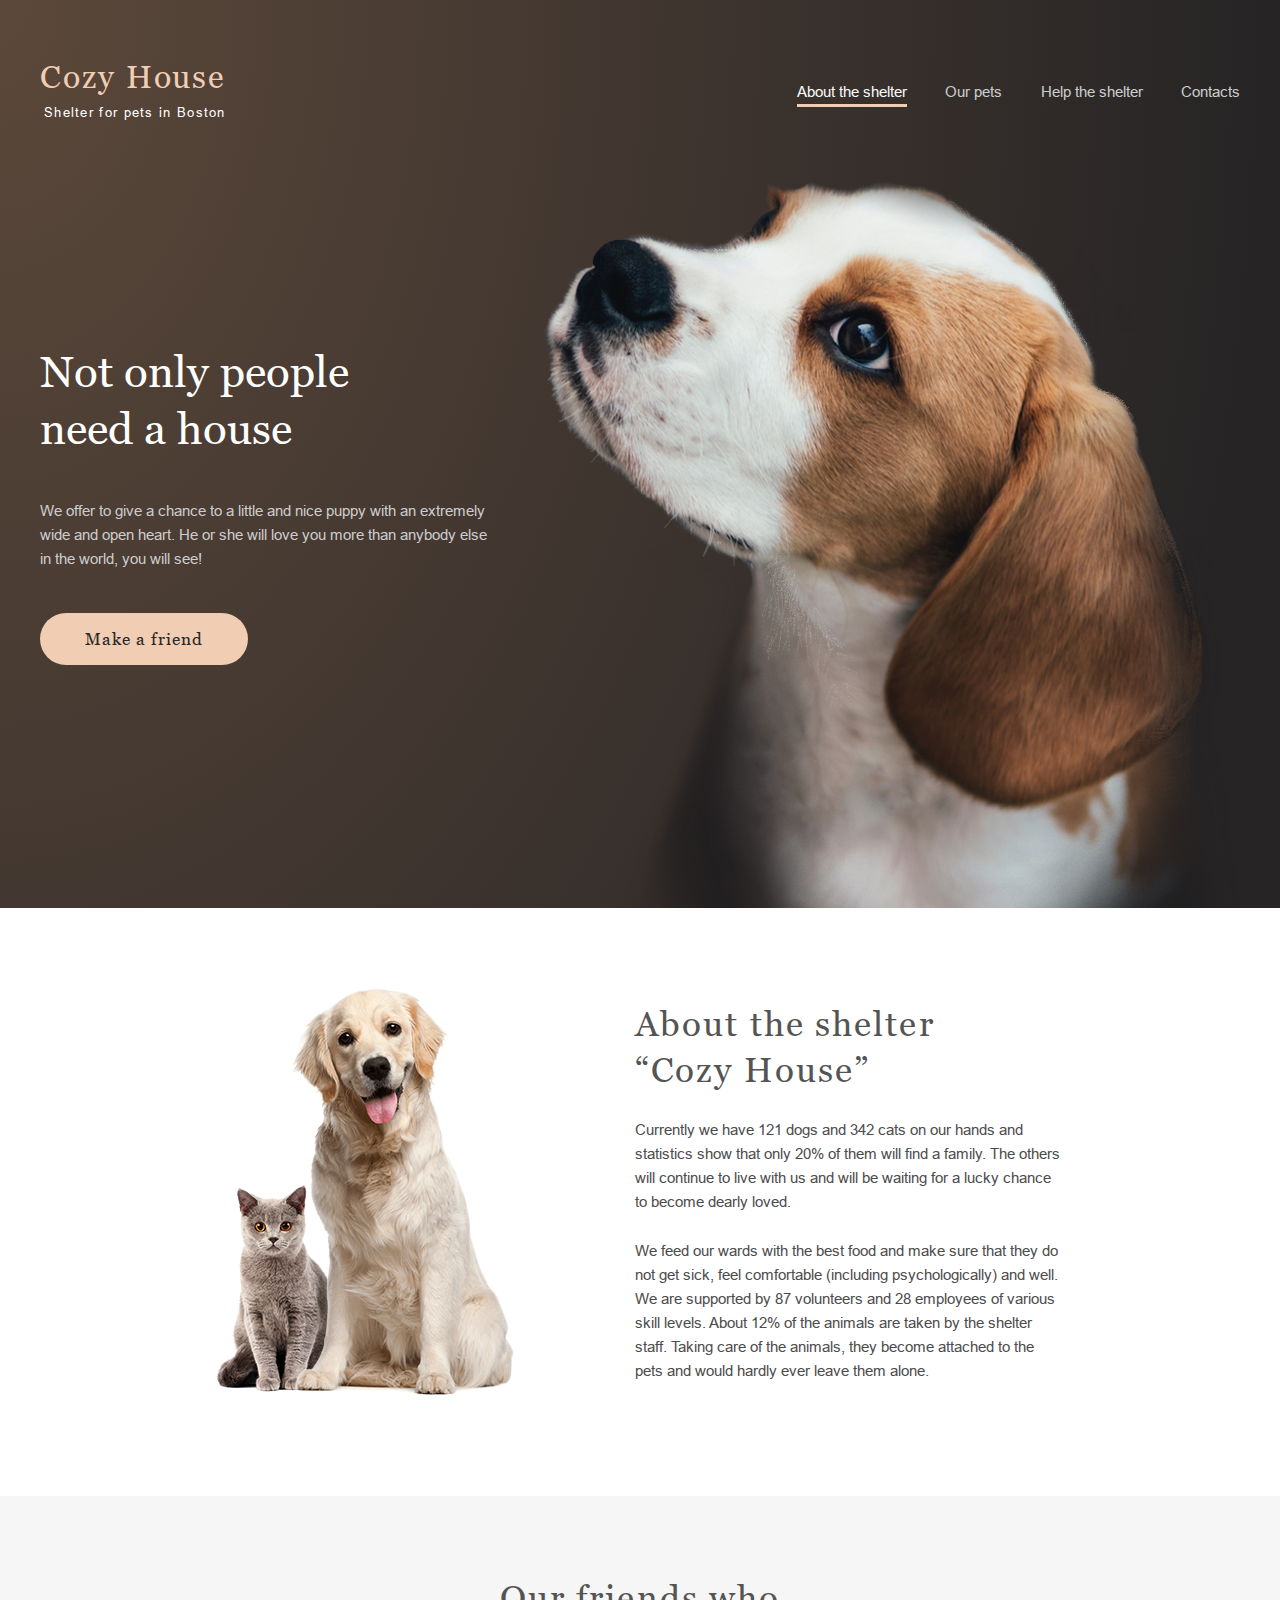
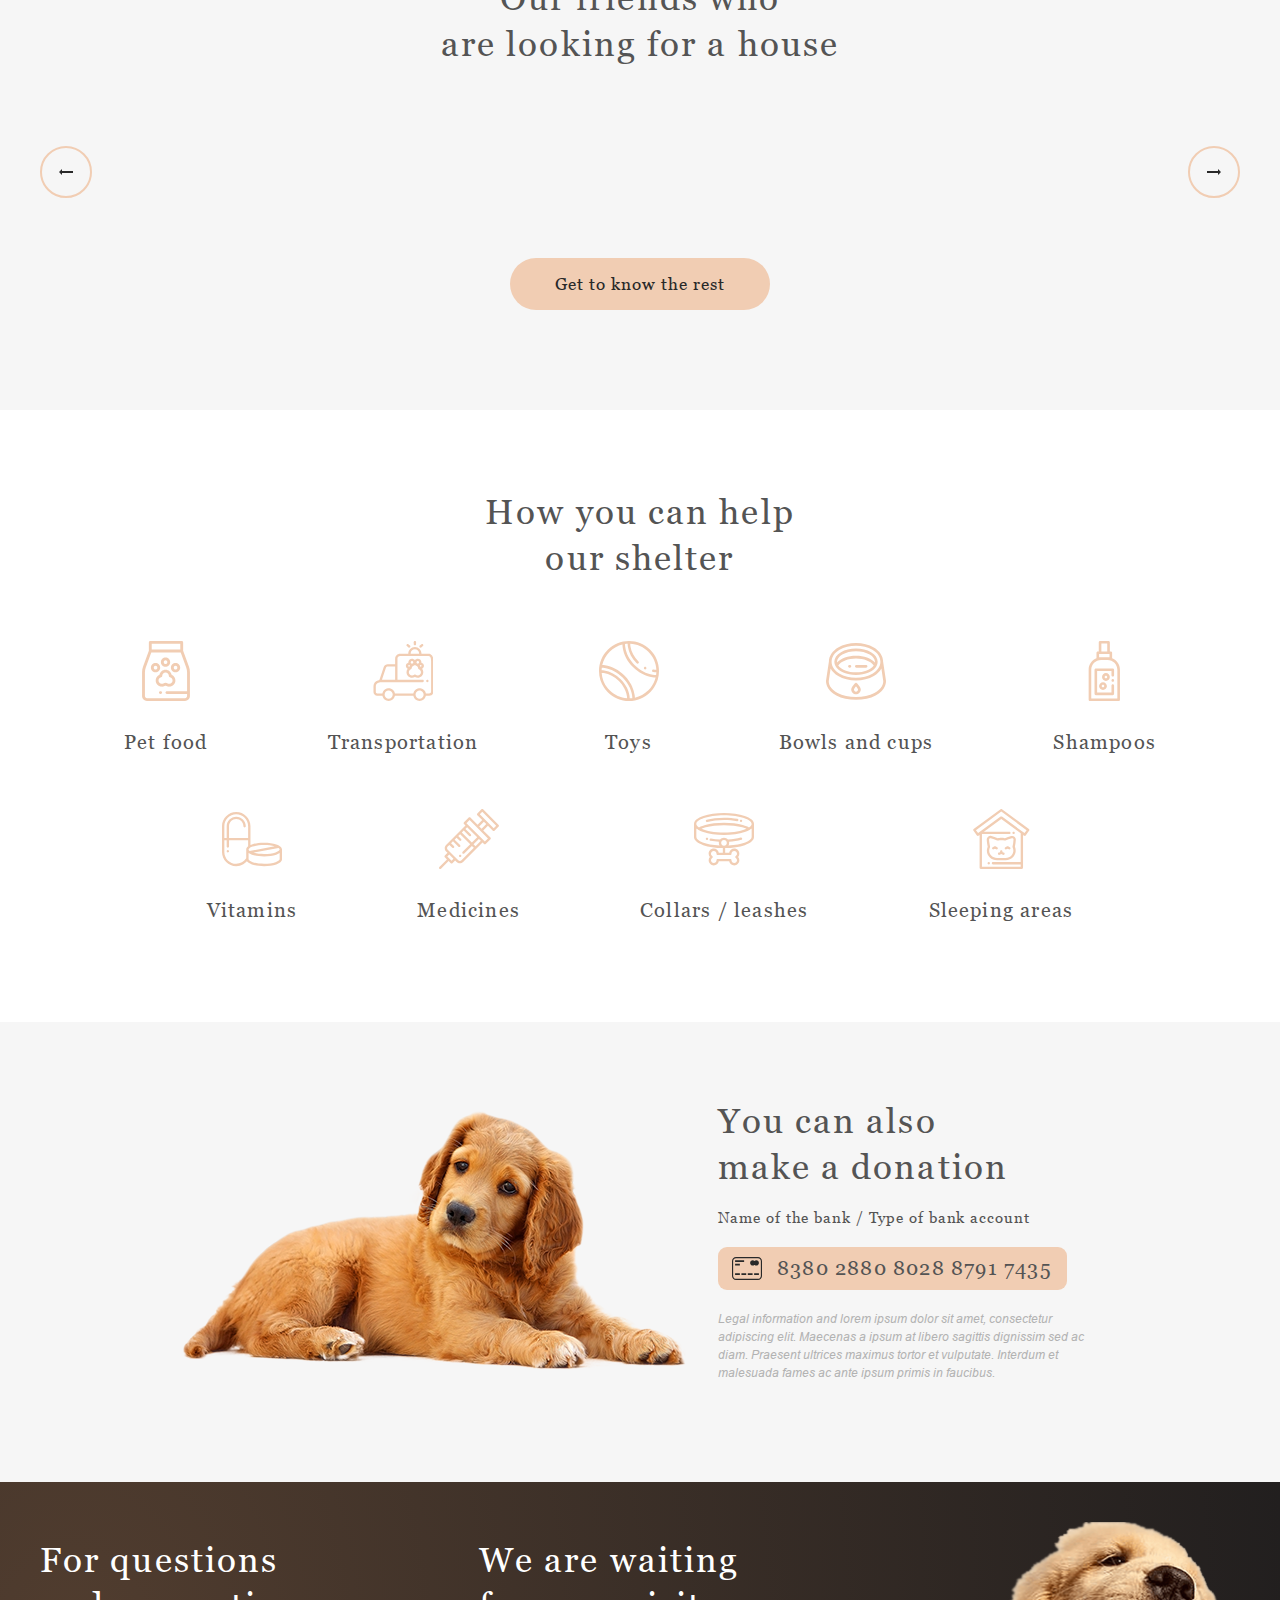
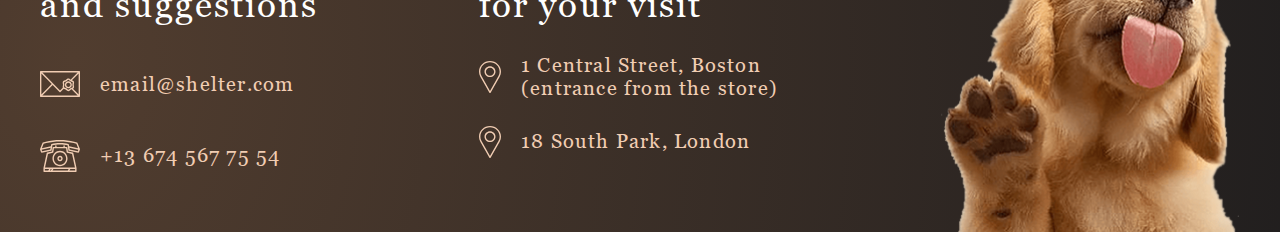
==== index.html @ cde8aa8e "init: add previous commits" ====
<!DOCTYPE html>
<html lang="en">
<head>
  <meta charset="UTF-8">
  <meta http-equiv="X-UA-Compatible" content="IE=edge">
  <meta name="viewport" content="width=device-width, initial-scale=1.0">
  <title>Shelter</title>
  <link rel="stylesheet" href="scss/style.css" />
</head>
<body>
  <div class="container-startscreen">
    <header>
      <div class="wrapper wrapper-header"> <!--wrapper-header_burgered-->        
        <div class="logo" id="logo"><!--logo_burgered-->
          <a href="#" class="logo__link">
            <h1 class="logo__title" >Cozy House</h1>
            <p class="logo__subtitle">Shelter for pets in Boston</p>
          </a>
        </div>
        <span id="burger__btn" class="burger__btn"></span>
        <nav class="navigation" id="navigation"><!--navigation_burgered-->
          <ul class="navigation__items" id="navigation__items"><!--navigation__items_burgered-->
            <li class="navigation__item active">
              <a href="index.html" class="navigation__link active">About the shelter</a>
            </li>
            <li class="navigation__item">
              <a href="our-pets.html" class="navigation__link">Our pets</a>
            </li>
            <li class="navigation__item">
              <a href="#help" class="navigation__link">Help the shelter</a>
            </li>
            <li class="navigation__item">
              <a href="#footer" class="navigation__link">Contacts</a>
            </li>
          </ul>
        </nav>        
      </div>
    </header>  
    <section class="not-only">
      <div class="wrapper wrapper-not-only">
        <div class="not-only__content">
          <h2 class="not-only__title">Not only people need a house</h2>
          <p class="not-only__subtitle">We offer to give a chance to a little and nice puppy with an extremely wide and open heart. He or she will love you more than anybody else in the world, you will see!</p>
          <button type="button" class="button button_colored not-only__btn"  onclick="location.href='#our-friends';">Make a friend</button>
        </div>
        <div class="not-only__image-div">         
          <img class="not-only__image" src="assets/images/start-screen-puppy.png" alt="start screen puppy">       
        </div>
      </div>
    </section> 
  </div>
  <section class="about">
    <div class="wrapper wrapper-about">
      <img class="about__image" src="assets/images/about-pets.png" alt="cat with dog welcome you">
      <div class="about__content">
        <h3 class="section-title_gray about__title">About the shelter “Cozy House”</h3>
        <p class="about__text">Currently we have 121 dogs and 342 cats on our hands and statistics show that only 20% of them will find a family. The others will continue to live with us and will be waiting for a lucky chance to become dearly loved.</p>
        <p class="about__text">We feed our wards with the best food and make sure that they do not get sick, feel comfortable (including psychologically) and well. We are supported by 87 volunteers and 28 employees of various skill levels. About 12% of the animals are taken by the shelter staff. Taking care of the animals, they become attached to the pets and would hardly ever leave them alone.</p>
      </div>
    </div>
  </section>
  <section class="our-friends" id="our-friends">
    <div class="wrapper wrapper-our-friends">
      <h3 class="section-title_gray our-friends__title">Our friends who are&nbsp;looking for a house</h3>
      <div class="carousel">
        <button class="button_ico button_border carousel__btn left" id="carousel__btn_left"></button>
        <div class="carousel__wrapper">
          <div class="carousel__cards" id="carousel__cards">
            <div class="cards cards_left" id="cards_left">
            </div>
            <div class="cards cards_active" id="cards_active">
            </div>
            <div class="cards cards_right" id="cards_right">
            </div>
            <!-- 
              <div class="pet">
              <img class="pet__img" src="assets/images/pets-katrine.png" alt="pets Katrine">
              <p class="pet__name">Katrine</p>
              <button class="pet__btn button button_border">Learn more</button>
            </div>
            <div class="pet">
              <img class="pet__img" src="assets/images/pets-jennifer.png" alt="pets Katrine">
              <p class="pet__name">Jennifer</p>
              <button class="pet__btn button button_border">Learn more</button>
            </div>
            <div class="pet">
              <img class="pet__img" src="assets/images/pets-woody.png" alt="pets Katrine">
              <p class="pet__name">Woody</p>
              <button class="pet__btn button button_border">Learn more</button>
            </div>
            -->
          </div>
        </div>
        <button class="button_ico button_border carousel__btn right" id="carousel__btn_right"></button>
      </div>
      <button type="button" class="know-rest-btn button button_colored" onclick="location.href='our-pets.html';">Get to know the rest</button>
    </div>
  </section>
  <section class="help">
    <div class="wrapper wrapper-help" id="help">
      <h3 class="section-title_gray help__title">How you can help our shelter</h3>
      <div class="help__items">
        <div class="help__item">
          <span class="help__icon help__icon_food"></span>
          <h4 class="help__name">Pet food</h4>
        </div>
        <div class="help__item">
          <span class="help__icon help__icon_transport"></span>
          <h4 class="help__name">Transportation</h4>
        </div>
        <div class="help__item">
          <span class="help__icon help__icon_toys"></span>
          <h4 class="help__name">Toys</h4>
        </div>
        <div class="help__item">
          <span class="help__icon help__icon_bowls"></span>
          <h4 class="help__name">Bowls and cups</h4>
        </div>
        <div class="help__item">
          <span class="help__icon help__icon_shampoos"></span>
          <h4 class="help__name">Shampoos</h4>
        </div>
        <div class="help__item">
          <span class="help__icon help__icon_vitamins"></span>
          <h4 class="help__name">Vitamins</h4>
        </div>
        <div class="help__item">
          <span class="help__icon help__icon_medicines"></span>
          <h4 class="help__name">Medicines</h4>
        </div>
        <div class="help__item">
          <span class="help__icon help__icon_collars"></span>
          <h4 class="help__name">Collars / leashes</h4>
        </div>
        <div class="help__item">
          <span class="help__icon help__icon_sleeping"></span>
          <h4 class="help__name">Sleeping areas</h4>
        </div>
      </div>
    </div>
  </section> 
  <section class="donation" >
    <div class="wrapper wrapper-donation">
      <img class="donation__img" src="assets/images/donation-dog.png" alt="Dog" >
      <div class="donation__content">
        <h3 class="section-title_gray donation__title">You can also make a donation</h3> 
        <h5 class="donation__subtitle">Name of the bank / Type of bank account</h5>
        <a href="" class="donation__link">
          <span class="donation__ico"></span>
          <p class="donation__number">8380 2880 8028 8791 7435</p>
        </a>
        <p class="donation__text">Legal information and lorem ipsum dolor sit amet, consectetur adipiscing elit. Maecenas a ipsum at libero sagittis dignissim sed ac diam. Praesent ultrices maximus tortor et vulputate. Interdum et malesuada fames ac ante ipsum primis in faucibus.</p>
      </div>
    </div>
  </section>
  <footer id="footer">
    <div class="wrapper wrapper-footer">
      <div class="footer__questions">
        <h3 class="section-title_white footer__title">For questions and suggestions</h3>
        <a href="mailto:" class="contact__link">
          <span class="contact__icon_mail"></span>
          <p class="contact__text">email@shelter.com</p>
        </a>
        <a href="tel:" class="contact__link">
          <span class="contact__icon_phone"></span>
          <p class="contact__text">+13 674 567 75 54</p>
        </a>
      </div>
      <div class="footer__visit">
        <h3 class="section-title_white footer__title">We are waiting for your visit</h3>
        <a href="https://goo.gl/maps/hVwgsW8LcL3aPYK88" target="_blank" class="contact__link">
          <span class="contact__icon_adress"></span>
          <p class="contact__text">1 Central Street, Boston <br>(entrance from the store)</p>
        </a>
        <a href="https://goo.gl/maps/FbvFp3F1vgaK5fs47" target="_blank" class="contact__link">
          <span class="contact__icon_adress"></span>
          <p class="contact__text">18 South Park, London</p>
        </a>
      </div>
      <img class="footer__img" src="assets/images/footer-puppy.png" alt="puppy">
    </div>
  </footer>
  <div class="wrapper-burger" id="wrapper-burger"></div> <!--wrapper-burger_active-->
  <div class="wrapper-popup"> <!--wrapper-popup_active-->
    <div class="popup">
      <div class="popup__btn"></div>
      <button class="button_ico button_border popup__btn"></button>
      <img class="popup__img" src="assets/images/pets-katrine.png" alt="" srcset="">   
      <div class="popup__content">
        <div class="popup__headers">
          <h3 class="popup__name"></h3>
          <h4 class="popup__breed"></h4>
        </div>
        <h5 class="popup__description"></h5>
        <ul class= "popup__items">
          <li class= "popup__item"><span class="bold">Age: </span><span class= "popup__item_age"></span></li>
          <li class= "popup__item"><span class="bold">Inoculations: </span><span class= "popup__item_inoculations"></span></li>
          <li class= "popup__item"><span class="bold">Diseases: </span><span class= "popup__item_diseases"></span></li>
          <li class= "popup__item"><span class="bold">Parasites: </span><span class= "popup__item_parasites"></span></li>
        </ul>
      </div> 
    </div>
  </div>
 
  <script src="scripts/carousel.js"  type="module"></script> 
  <script src="scripts/popup.js"  type="module"></script> 
  <script src="scripts/burger.js"></script> 
</body>
</html>
---- scss/style.css ----
@charset "UTF-8";
@font-face {
  font-family: 'Georgia';
  src: url("../assets/fonts/Georgia-BoldItalic.woff2") format("woff2"), url("../assets/fonts/Georgia-BoldItalic.woff") format("woff"), url("../assets/fonts/Georgia-BoldItalic.ttf") format("truetype");
  font-weight: bold;
  font-style: italic;
}

@font-face {
  font-family: 'Georgia';
  src: url("../assets/fonts/Georgia-Italic.woff2") format("woff2"), url("../assets/fonts/Georgia-Italic.woff") format("woff"), url("../assets/fonts/Georgia-Italic.ttf") format("truetype");
  font-weight: normal;
  font-style: italic;
}

@font-face {
  font-family: 'Georgia';
  src: url("../assets/fonts/Georgia.woff2") format("woff2"), url("../assets/fonts/Georgia.woff") format("woff"), url("../assets/fonts/Georgia.ttf") format("truetype");
  font-weight: normal;
  font-style: normal;
}

@font-face {
  font-family: 'Georgia';
  src: url("../assets/fonts/Georgia-Bold.woff2") format("woff2"), url("../assets/fonts/Georgia-Bold.woff") format("woff"), url("../assets/fonts/Georgia-Bold.ttf") format("truetype");
  font-weight: bold;
  font-style: normal;
}

@font-face {
  font-family: 'Arial';
  src: url("../assets/fonts/Arial-ItalicMT.woff2") format("woff2"), url("../assets/fonts/Arial-ItalicMT.woff") format("woff"), url("../assets/fonts/Arial-ItalicMT.ttf") format("truetype");
  font-weight: normal;
  font-style: italic;
}

@font-face {
  font-family: 'Arial';
  src: url("../assets/fonts/Arial-BoldMT.woff2") format("woff2"), url("../assets/fonts/Arial-BoldMT.woff") format("woff"), url("../assets/fonts/Arial-BoldMT.ttf") format("truetype");
  font-weight: bold;
  font-style: normal;
}

@font-face {
  font-family: 'Arial';
  src: url("../assets/fonts/ArialMT.woff2") format("woff2"), url("../assets/fonts/ArialMT.woff") format("woff"), url("../assets/fonts/ArialMT.ttf") format("truetype");
  font-weight: normal;
  font-style: normal;
}

/*! normalize.css v8.0.1 | MIT License | github.com/necolas/normalize.css */
/* Document
   ========================================================================== */
/**
 * 1. Correct the line height in all browsers.
 * 2. Prevent adjustments of font size after orientation changes in iOS.
 */
html {
  -webkit-text-size-adjust: 100%;
  /* 2 */
}

/* Sections
   ========================================================================== */
/**
 * Remove the margin in all browsers.
 */
body {
  margin: 0;
}

/**
 * Render the `main` element consistently in IE.
 */
main {
  display: block;
}

/**
 * Correct the font size and margin on `h1` elements within `section` and
 * `article` contexts in Chrome, Firefox, and Safari.
 */
p {
  margin: 0;
}

/* Grouping content
   ========================================================================== */
/**
 * 1. Add the correct box sizing in Firefox.
 * 2. Show the overflow in Edge and IE.
 */
hr {
  -webkit-box-sizing: content-box;
          box-sizing: content-box;
  /* 1 */
  height: 0;
  /* 1 */
  overflow: visible;
  /* 2 */
}

/**
 * 1. Correct the inheritance and scaling of font size in all browsers.
 * 2. Correct the odd `em` font sizing in all browsers.
 */
pre {
  font-family: monospace, monospace;
  /* 1 */
  font-size: 1em;
  /* 2 */
}

/* Text-level semantics
   ========================================================================== */
/**
 * Remove the gray background on active links in IE 10.
 */
a {
  background-color: transparent;
}

/**
 * 1. Remove the bottom border in Chrome 57-
 * 2. Add the correct text decoration in Chrome, Edge, IE, Opera, and Safari.
 */
abbr[title] {
  border-bottom: none;
  /* 1 */
  text-decoration: underline;
  /* 2 */
  -webkit-text-decoration: underline dotted;
          text-decoration: underline dotted;
  /* 2 */
}

/**
 * Add the correct font weight in Chrome, Edge, and Safari.
 */
b,
strong {
  font-weight: bolder;
}

/**
 * 1. Correct the inheritance and scaling of font size in all browsers.
 * 2. Correct the odd `em` font sizing in all browsers.
 */
code,
kbd,
samp {
  font-family: monospace, monospace;
  /* 1 */
  font-size: 1em;
  /* 2 */
}

/**
 * Add the correct font size in all browsers.
 */
small {
  font-size: 80%;
}

/**
 * Prevent `sub` and `sup` elements from affecting the line height in
 * all browsers.
 */
sub,
sup {
  font-size: 75%;
  line-height: 0;
  position: relative;
  vertical-align: baseline;
}

sub {
  bottom: -0.25em;
}

sup {
  top: -0.5em;
}

/* Embedded content
   ========================================================================== */
/**
 * Remove the border on images inside links in IE 10.
 */
img {
  border-style: none;
}

/* Forms
   ========================================================================== */
/**
 * 1. Change the font styles in all browsers.
 * 2. Remove the margin in Firefox and Safari.
 */
button,
input,
optgroup,
select,
textarea {
  font-family: inherit;
  /* 1 */
  font-size: 100%;
  /* 1 */
  line-height: 1.15;
  /* 1 */
  margin: 0;
  /* 2 */
}

/**
 * Show the overflow in IE.
 * 1. Show the overflow in Edge.
 */
button,
input {
  /* 1 */
  overflow: visible;
}

/**
 * Remove the inheritance of text transform in Edge, Firefox, and IE.
 * 1. Remove the inheritance of text transform in Firefox.
 */
button,
select {
  /* 1 */
  text-transform: none;
}

/**
 * Correct the inability to style clickable types in iOS and Safari.
 */
button,
[type="button"],
[type="reset"],
[type="submit"] {
  -webkit-appearance: button;
}

/**
 * Remove the inner border and padding in Firefox.
 */
button::-moz-focus-inner,
[type="button"]::-moz-focus-inner,
[type="reset"]::-moz-focus-inner,
[type="submit"]::-moz-focus-inner {
  border-style: none;
  padding: 0;
}

/**
 * Restore the focus styles unset by the previous rule.
 */
button:-moz-focusring,
[type="button"]:-moz-focusring,
[type="reset"]:-moz-focusring,
[type="submit"]:-moz-focusring {
  outline: 1px dotted ButtonText;
}

/**
 * Correct the padding in Firefox.
 */
fieldset {
  padding: 0.35em 0.75em 0.625em;
}

/**
 * 1. Correct the text wrapping in Edge and IE.
 * 2. Correct the color inheritance from `fieldset` elements in IE.
 * 3. Remove the padding so developers are not caught out when they zero out
 *    `fieldset` elements in all browsers.
 */
legend {
  -webkit-box-sizing: border-box;
          box-sizing: border-box;
  /* 1 */
  color: inherit;
  /* 2 */
  display: table;
  /* 1 */
  max-width: 100%;
  /* 1 */
  padding: 0;
  /* 3 */
  white-space: normal;
  /* 1 */
}

/**
 * Add the correct vertical alignment in Chrome, Firefox, and Opera.
 */
progress {
  vertical-align: baseline;
}

/**
 * Remove the default vertical scrollbar in IE 10+.
 */
textarea {
  overflow: auto;
}

/**
 * 1. Add the correct box sizing in IE 10.
 * 2. Remove the padding in IE 10.
 */
[type="checkbox"],
[type="radio"] {
  -webkit-box-sizing: border-box;
          box-sizing: border-box;
  /* 1 */
  padding: 0;
  /* 2 */
}

/**
 * Correct the cursor style of increment and decrement buttons in Chrome.
 */
[type="number"]::-webkit-inner-spin-button,
[type="number"]::-webkit-outer-spin-button {
  height: auto;
}

/**
 * 1. Correct the odd appearance in Chrome and Safari.
 * 2. Correct the outline style in Safari.
 */
[type="search"] {
  -webkit-appearance: textfield;
  /* 1 */
  outline-offset: -2px;
  /* 2 */
}

/**
 * Remove the inner padding in Chrome and Safari on macOS.
 */
[type="search"]::-webkit-search-decoration {
  -webkit-appearance: none;
}

/**
 * 1. Correct the inability to style clickable types in iOS and Safari.
 * 2. Change font properties to `inherit` in Safari.
 */
::-webkit-file-upload-button {
  -webkit-appearance: button;
  /* 1 */
  font: inherit;
  /* 2 */
}

/* Interactive
   ========================================================================== */
/*
 * Add the correct display in Edge, IE 10+, and Firefox.
 */
details {
  display: block;
}

/*
 * Add the correct display in all browsers.
 */
summary {
  display: list-item;
}

/* Misc
   ========================================================================== */
/**
 * Add the correct display in IE 10+.
 */
template {
  display: none;
}

/**
 * Add the correct display in IE 10.
 */
[hidden] {
  display: none;
}

html {
  font-size: 10px;
  scroll-behavior: smooth;
}

body {
  font-family: 'Georgia', serif;
  font-weight: normal;
  font-style: normal;
  color: #C4C4C4;
  overflow-x: hidden;
}

body.hidden-overflow-y {
  overflow-y: hidden;
}

.wrapper {
  margin: 0 auto;
  width: 1200px;
}

@media screen and (max-width: 1279px) {
  .wrapper {
    min-width: 708px;
    width: auto;
    margin: 0 3rem;
  }
}

@media screen and (max-width: 767px) {
  .wrapper {
    min-width: 300px;
    width: auto;
    margin: 0 1rem;
  }
}

a {
  text-decoration: none;
  color: black;
}

h1, h2, h3, h4, h5 {
  font-weight: normal;
  margin: 0;
}

li {
  list-style: none;
}

.link {
  text-decoration: none;
}

.section-title_gray {
  font-size: 3.5rem;
  line-height: 130%;
  letter-spacing: 0.06em;
  color: #545454;
}

.section-title_white {
  font-size: 3.5rem;
  line-height: 130%;
  letter-spacing: 0.06em;
  color: #FFFFFF;
}

.button {
  height: 5.2rem;
  padding: 0 4.5rem;
  border: none;
  border-radius: 10rem;
  color: #292929;
  font-size: 17px;
  line-height: 130%;
  letter-spacing: 0.06em;
  cursor: pointer;
}

.button:hover {
  background-color: #FDDCC4;
}

.button_border {
  padding: 0 4.3rem;
  background: none;
  border: 2px solid #F1CDB3;
}

.button_colored {
  background-color: #F1CDB3;
}

.button_ico {
  display: inline-block;
  background: no-repeat center;
  height: 5.2rem;
  width: 5.2rem;
  padding: 0;
  border-radius: 50%;
}

.wrapper-popup {
  position: fixed;
  top: 0;
  width: 100%;
  height: 100%;
  -webkit-box-pack: center;
      -ms-flex-pack: center;
          justify-content: center;
  -webkit-box-align: center;
      -ms-flex-align: center;
          align-items: center;
  background: rgba(41, 41, 41, 0.6);
  z-index: 5;
  display: none;
  cursor: pointer;
}

.wrapper-popup_active {
  display: -webkit-box;
  display: -ms-flexbox;
  display: flex;
}

.popup {
  position: relative;
  margin: 0 auto;
  width: 90rem;
  height: 50rem;
  background: #FAFAFA;
  border-radius: 9px;
  display: -webkit-box;
  display: -ms-flexbox;
  display: flex;
  z-index: 6;
}

@media screen and (max-width: 1279px) {
  .popup {
    width: 63rem;
    height: 35rem;
  }
}

@media screen and (max-width: 767px) {
  .popup {
    width: 24rem;
    height: 34.1rem;
  }
}

.popup__btn {
  position: absolute;
  left: 89rem;
  top: -5.2rem;
  background-image: url("../assets/icons/close.svg");
}

.popup__btn:hover {
  background-color: #FDDCC4;
  border-color: #FDDCC4;
  cursor: pointer;
}

@media screen and (max-width: 1279px) {
  .popup__btn {
    left: 62rem;
  }
}

@media screen and (max-width: 767px) {
  .popup__btn {
    left: 22rem;
  }
}

.popup__img {
  height: 100%;
}

@media screen and (max-width: 1279px) {
  .popup__img {
    height: 100%;
  }
}

@media screen and (max-width: 767px) {
  .popup__img {
    display: none;
  }
}

.popup__content {
  display: -webkit-box;
  display: -ms-flexbox;
  display: flex;
  -webkit-box-orient: vertical;
  -webkit-box-direction: normal;
      -ms-flex-direction: column;
          flex-direction: column;
  row-gap: 4rem;
  margin: 5rem 3rem 2rem;
  color: #000000;
  width: 35.1rem;
}

@media screen and (max-width: 1279px) {
  .popup__content {
    row-gap: 2rem;
    margin: 1rem 1rem 0;
    width: 26rem;
  }
}

@media screen and (max-width: 767px) {
  .popup__content {
    width: 24rem;
  }
}

@media screen and (max-width: 767px) {
  .popup__headers {
    -ms-flex-item-align: center;
        -ms-grid-row-align: center;
        align-self: center;
  }
}

.popup__name {
  font-size: 3.5rem;
  line-height: 130%;
  letter-spacing: 0.06em;
  color: #000000;
}

.popup__breed {
  font-size: 2rem;
  line-height: 115%;
  letter-spacing: 0.06em;
  color: #545454;
  margin-top: 1rem;
  color: #000000;
}

.popup__description {
  font-size: 1.5rem;
  line-height: 110%;
  letter-spacing: 0.06em;
  color: #545454;
  color: #000000;
}

@media screen and (max-width: 1279px) {
  .popup__description {
    font-size: 1.3rem;
  }
}

.popup__items {
  display: -webkit-box;
  display: -ms-flexbox;
  display: flex;
  -webkit-box-orient: vertical;
  -webkit-box-direction: normal;
      -ms-flex-direction: column;
          flex-direction: column;
  row-gap: 1rem;
  -webkit-padding-start: 0;
          padding-inline-start: 0;
}

@media screen and (max-width: 1279px) {
  .popup__items {
    row-gap: 0.5rem;
  }
}

.popup__item {
  font-size: 1.5rem;
  line-height: 110%;
  letter-spacing: 0.06em;
  color: #545454;
  color: #000000;
  list-style-type: none;
}

.popup__item:before {
  color: #F1CDB3;
  content: "•";
  padding-right: 7px;
}

.popup__item .bold {
  font-weight: 700;
}

.wrapper-header {
  display: -webkit-box;
  display: -ms-flexbox;
  display: flex;
  -webkit-box-pack: justify;
      -ms-flex-pack: justify;
          justify-content: space-between;
  -webkit-box-align: center;
      -ms-flex-align: center;
          align-items: center;
  padding-top: 6rem;
  -webkit-transition: -webkit-box-flex 0.5s ease;
  transition: -webkit-box-flex 0.5s ease;
  transition: flex 0.5s ease;
  transition: flex 0.5s ease, -webkit-box-flex 0.5s ease, -ms-flex 0.5s ease;
  overflow: hidden;
}

@media screen and (max-width: 1279px) {
  .wrapper-header {
    padding-top: 3rem;
  }
}

.logo {
  position: relative;
  left: 0;
  width: 18.6rem;
  z-index: 4;
  -webkit-transition: all 0.5s;
  transition: all 0.5s;
}

.logo:hover {
  -webkit-transform: scale(1.05);
          transform: scale(1.05);
}

.logo__title {
  font-size: 3.2rem;
  font-weight: normal;
  line-height: 110%;
  letter-spacing: 0.06em;
  color: #F1CDB3;
}

.logo__subtitle {
  font-family: 'Arial';
  font-size: 1.3rem;
  line-height: 1.5rem;
  letter-spacing: 0.13rem;
  padding-top: 1rem;
  padding-left: 0.4rem;
  color: #FFFFFF;
}

.logo_burgered {
  left: calc(100vw - 31rem);
}

span.burger__btn {
  display: inline-block;
  background: no-repeat center;
  height: 2.2rem;
  width: 3rem;
  background-image: url("../assets/icons/burger.svg");
  padding: 1rem 6.3rem 1rem 2rem;
  cursor: pointer;
  z-index: 4;
}

span.burger__btn_gray {
  background-image: url("../assets/icons/burger_gray.svg");
}

@media screen and (min-width: 1279px) {
  span.burger__btn {
    display: none;
  }
}

@media screen and (max-width: 1279px) {
  span.burger__btn {
    display: none;
  }
}

@media screen and (max-width: 767px) {
  span.burger__btn {
    display: inline-block;
  }
}

.burger_open {
  -webkit-animation: rotating-right .5s linear;
          animation: rotating-right .5s linear;
  -webkit-animation-fill-mode: forwards;
          animation-fill-mode: forwards;
}

.burger_close {
  -webkit-animation: rotating-left .5s linear;
          animation: rotating-left .5s linear;
  -webkit-animation-fill-mode: forwards;
          animation-fill-mode: forwards;
  animation-direction: reverse;
}

@-webkit-keyframes rotating-right {
  from {
    -webkit-transform: none;
            transform: none;
  }
  to {
    -webkit-transform: rotate(90deg);
            transform: rotate(90deg);
  }
}

@keyframes rotating-right {
  from {
    -webkit-transform: none;
            transform: none;
  }
  to {
    -webkit-transform: rotate(90deg);
            transform: rotate(90deg);
  }
}

@-webkit-keyframes rotating-left {
  from {
    -webkit-transform: none;
            transform: none;
  }
  to {
    -webkit-transform: rotate(90deg);
            transform: rotate(90deg);
  }
}

@keyframes rotating-left {
  from {
    -webkit-transform: none;
            transform: none;
  }
  to {
    -webkit-transform: rotate(90deg);
            transform: rotate(90deg);
  }
}

.wrapper-burger {
  position: fixed;
  left: 0;
  top: 0;
  width: 100%;
  height: 100%;
  background: rgba(41, 41, 41, 0.6);
  z-index: 2;
  -webkit-box-pack: end;
      -ms-flex-pack: end;
          justify-content: flex-end;
  display: none;
  cursor: pointer;
}

.wrapper-burger_active {
  display: -webkit-box;
  display: -ms-flexbox;
  display: flex;
}

@media screen and (max-width: 767px) {
  .navigation {
    display: -webkit-box;
    display: -ms-flexbox;
    display: flex;
    position: absolute;
    -webkit-box-align: center;
        -ms-flex-align: center;
            align-items: center;
    top: 0;
    right: -100vw;
    -webkit-transition: right .5s;
    transition: right .5s;
    background: #292929;
    height: 100vh;
    max-height: 200rem;
    width: 32rem;
    z-index: 3;
  }
}

.navigation_pets {
  background: #FFFFFF;
}

.navigation_burgered {
  right: 0;
}

.navigation__items {
  display: -webkit-box;
  display: -ms-flexbox;
  display: flex;
  -webkit-box-pack: justify;
      -ms-flex-pack: justify;
          justify-content: space-between;
  padding-top: 0.7rem;
  display: flex;
  width: 44.3rem;
}

@media screen and (max-width: 767px) {
  .navigation__items {
    -webkit-box-orient: vertical;
    -webkit-box-direction: normal;
        -ms-flex-direction: column;
            flex-direction: column;
    -webkit-box-align: center;
        -ms-flex-align: center;
            align-items: center;
    height: 32.7rem;
    width: 24.3rem;
    z-index: 3;
  }
}

.navigation__item {
  -webkit-transition: 0.5s ease-in-out;
  transition: 0.5s ease-in-out;
}

.navigation__item:hover {
  -webkit-transform: scale(1.05);
          transform: scale(1.05);
}

.navigation__item.active {
  border-bottom: #F1CDB3 3px solid;
  -webkit-transform: none;
          transform: none;
}

.navigation__link {
  font-family: 'Arial';
  font-size: 1.5rem;
  line-height: 160%;
  color: #4C4C4C;
  color: #CDCDCD;
}

.navigation__link:hover {
  color: #FAFAFA;
}

.navigation__link:active {
  color: #FAFAFA;
}

.navigation__link.active {
  color: #FAFAFA;
}

@media screen and (max-width: 767px) {
  .navigation__link {
    font-family: 'Arial';
    font-size: 3.2rem;
    line-height: 160%;
  }
}

.container-startscreen {
  background: url(noise_lines_transparent@2X.png), radial-gradient(100% 215.42% at 0% 0%, #5B483A 0%, #262425 100%), #211F20;
}

.wrapper-not-only {
  display: -webkit-box;
  display: -ms-flexbox;
  display: flex;
  -webkit-box-pack: justify;
      -ms-flex-pack: justify;
          justify-content: space-between;
}

@media screen and (max-width: 1279px) {
  .wrapper-not-only {
    -webkit-box-orient: vertical;
    -webkit-box-direction: normal;
        -ms-flex-direction: column;
            flex-direction: column;
    -webkit-box-align: center;
        -ms-flex-align: center;
            align-items: center;
  }
}

.not-only__image-div {
  padding-top: 6rem;
  -ms-flex-item-align: end;
      align-self: flex-end;
}

@media screen and (max-width: 1279px) {
  .not-only__image-div {
    padding-top: 10rem;
  }
}

@media screen and (max-width: 767px) {
  .not-only__image-div {
    padding-top: 10.6rem;
    display: -webkit-box;
    display: -ms-flexbox;
    display: flex;
    -webkit-box-pack: end;
        -ms-flex-pack: end;
            justify-content: flex-end;
  }
}

.not-only__image {
  display: block;
}

@media screen and (max-width: 1279px) {
  .not-only__image {
    width: 56.9rem;
    height: auto;
  }
}

@media screen and (max-width: 767px) {
  .not-only__image {
    max-width: 86%;
    width: auto;
  }
}

.not-only__content {
  padding-top: 22.4rem;
}

@media screen and (max-width: 1279px) {
  .not-only__content {
    display: -webkit-box;
    display: -ms-flexbox;
    display: flex;
    -webkit-box-orient: vertical;
    -webkit-box-direction: normal;
        -ms-flex-direction: column;
            flex-direction: column;
    padding-top: 6rem;
    margin: 0 18%;
  }
}

@media screen and (max-width: 767px) {
  .not-only__content {
    -webkit-box-align: center;
        -ms-flex-align: center;
            align-items: center;
    margin: 0;
  }
}

.not-only__title {
  font-size: 4.4rem;
  line-height: 130%;
  color: #FFFFFF;
  width: 31rem;
}

@media screen and (max-width: 767px) {
  .not-only__title {
    font-size: 2.5rem;
    line-height: 130%;
    letter-spacing: 0.06em;
    color: #FFFFFF;
    width: 20rem;
    text-align: center;
  }
}

.not-only__subtitle {
  font-family: 'Arial';
  font-size: 1.5rem;
  line-height: 160%;
  color: #4C4C4C;
  width: 46rem;
  padding-top: 4rem;
  padding-bottom: 4.2rem;
  color: #CDCDCD;
}

@media screen and (max-width: 1279px) {
  .not-only__subtitle {
    padding-top: 4.1rem;
    min-width: 46rem;
    width: auto;
  }
}

@media screen and (max-width: 767px) {
  .not-only__subtitle {
    text-align: center;
    min-width: 30rem;
    max-width: 46rem;
  }
}

@media screen and (max-width: 1279px) {
  .not-only__btn {
    width: 208px;
    -ms-flex-item-align: center;
        -ms-grid-row-align: center;
        align-self: center;
  }
}

.wrapper-about {
  padding: 8rem 0 10rem;
  display: -webkit-box;
  display: -ms-flexbox;
  display: flex;
  -webkit-box-pack: center;
      -ms-flex-pack: center;
          justify-content: center;
  -webkit-column-gap: 12rem;
          column-gap: 12rem;
}

@media screen and (max-width: 1279px) {
  .wrapper-about {
    -webkit-box-orient: vertical;
    -webkit-box-direction: reverse;
        -ms-flex-direction: column-reverse;
            flex-direction: column-reverse;
    -webkit-box-align: center;
        -ms-flex-align: center;
            align-items: center;
    row-gap: 8rem;
  }
}

@media screen and (max-width: 767px) {
  .wrapper-about {
    padding: 4.3rem 0 4.2rem;
    row-gap: 4.2rem;
  }
}

.about__content {
  width: 43rem;
  padding-top: 1.4rem;
}

@media screen and (max-width: 1279px) {
  .about__content {
    padding-top: 0;
    width: auto;
    margin-left: 20%;
    margin-right: 20%;
  }
}

@media screen and (max-width: 767px) {
  .about__content {
    display: -webkit-box;
    display: -ms-flexbox;
    display: flex;
    -webkit-box-orient: vertical;
    -webkit-box-direction: normal;
        -ms-flex-direction: column;
            flex-direction: column;
    -webkit-box-align: center;
        -ms-flex-align: center;
            align-items: center;
    margin-left: 0;
    margin-right: 0;
    width: 90%;
  }
}

.about__title {
  width: 37rem;
}

@media screen and (max-width: 767px) {
  .about__title {
    font-size: 2.5rem;
    line-height: 130%;
    letter-spacing: 0.06em;
    color: #FFFFFF;
    width: auto;
    color: #545454;
    text-align: center;
  }
}

.about__text {
  font-family: 'Arial';
  font-size: 1.5rem;
  line-height: 160%;
  color: #4C4C4C;
  margin-top: 2.5rem;
}

@media screen and (max-width: 767px) {
  .about__text {
    text-align: justify;
    margin-top: 2.4rem;
  }
}

@media screen and (max-width: 1279px) {
  .about__image {
    width: 30rem;
    height: auto;
  }
}

@media screen and (max-width: 767px) {
  .about__image {
    width: 86%;
    max-width: 30rem;
  }
}

.our-friends {
  background-color: #F6F6F6;
}

.wrapper-our-friends {
  padding: 8rem 0 10rem;
  display: -webkit-box;
  display: -ms-flexbox;
  display: flex;
  -webkit-box-orient: vertical;
  -webkit-box-direction: normal;
      -ms-flex-direction: column;
          flex-direction: column;
  -webkit-box-align: center;
      -ms-flex-align: center;
          align-items: center;
}

@media screen and (max-width: 767px) {
  .wrapper-our-friends {
    padding: 4.3rem 0 4.2rem;
  }
}

.our-friends__title {
  background-color: #F6F6F6;
  width: 40rem;
  text-align: center;
}

@media screen and (max-width: 767px) {
  .our-friends__title {
    width: 30rem;
    font-size: 2.5rem;
    line-height: 130%;
    letter-spacing: 0.06em;
    color: #FFFFFF;
    color: #545454;
  }
}

.carousel {
  padding-top: 6rem;
  display: -webkit-box;
  display: -ms-flexbox;
  display: flex;
  -webkit-box-align: center;
      -ms-flex-align: center;
          align-items: center;
  -webkit-column-gap: 5.3rem;
          column-gap: 5.3rem;
}

@media screen and (max-width: 1279px) {
  .carousel {
    -webkit-column-gap: 1.2rem;
            column-gap: 1.2rem;
  }
}

@media screen and (max-width: 767px) {
  .carousel {
    width: 27rem;
    padding-top: 4.2rem;
    -ms-flex-wrap: wrap;
        flex-wrap: wrap;
    -webkit-box-pack: center;
        -ms-flex-pack: center;
            justify-content: center;
    -webkit-column-gap: 8rem;
            column-gap: 8rem;
  }
}

.carousel__wrapper {
  width: 99rem;
  overflow: hidden;
}

@media screen and (max-width: 1279px) {
  .carousel__wrapper {
    width: 58rem;
  }
}

@media screen and (max-width: 767px) {
  .carousel__wrapper {
    width: 27rem;
  }
}

.carousel__cards {
  display: -webkit-box;
  display: -ms-flexbox;
  display: flex;
  -webkit-box-pack: justify;
      -ms-flex-pack: justify;
          justify-content: space-between;
  position: relative;
  left: -99rem;
}

@media screen and (max-width: 1279px) {
  .carousel__cards {
    -webkit-column-gap: 4rem;
            column-gap: 4rem;
  }
}

@media screen and (max-width: 767px) {
  .carousel__cards {
    height: 43.5rem;
    -webkit-box-ordinal-group: 2;
        -ms-flex-order: 1;
            order: 1;
  }
}

@-webkit-keyframes move-right {
  from {
    left: -99rem;
  }
  to {
    left: -198rem;
  }
}

@keyframes move-right {
  from {
    left: -99rem;
  }
  to {
    left: -198rem;
  }
}

@-webkit-keyframes move-left {
  from {
    left: -99rem;
  }
  to {
    left: 0px;
  }
}

@keyframes move-left {
  from {
    left: -99rem;
  }
  to {
    left: 0px;
  }
}

.carousel__cards.transition-right {
  -webkit-animation: move-right 1s;
          animation: move-right 1s;
  -webkit-animation-fill-mode: forwards;
          animation-fill-mode: forwards;
}

.carousel__cards.transition-left {
  -webkit-animation: move-left 1s;
          animation: move-left 1s;
  -webkit-animation-fill-mode: forwards;
          animation-fill-mode: forwards;
}

.carousel .carousel__cards > .cards {
  display: -webkit-box;
  display: -ms-flexbox;
  display: flex;
  -ms-flex-wrap: nowrap;
      flex-wrap: nowrap;
  -ms-flex-pack: distribute;
      justify-content: space-around;
  -webkit-column-gap: 9rem;
          column-gap: 9rem;
}

@media screen and (max-width: 1279px) {
  .carousel .carousel__cards > .cards {
    -webkit-column-gap: 4rem;
            column-gap: 4rem;
  }
}

.carousel__btn:hover {
  background-color: #FDDCC4;
  border-color: #FDDCC4;
  cursor: pointer;
}

.carousel__btn.left {
  background-image: url("../assets/icons/arrow-left.svg");
}

@media screen and (max-width: 767px) {
  .carousel__btn.left {
    -webkit-box-ordinal-group: 3;
        -ms-flex-order: 2;
            order: 2;
  }
}

.carousel__btn {
  margin-top: 1.9rem;
}

.carousel__btn.right {
  background-image: url("../assets/icons/arrow-right.svg");
}

@media screen and (max-width: 767px) {
  .carousel__btn.right {
    -webkit-box-ordinal-group: 4;
        -ms-flex-order: 3;
            order: 3;
  }
}

.pet {
  display: -webkit-box;
  display: -ms-flexbox;
  display: flex;
  -webkit-box-orient: vertical;
  -webkit-box-direction: normal;
      -ms-flex-direction: column;
          flex-direction: column;
  -webkit-box-align: center;
      -ms-flex-align: center;
          align-items: center;
  width: 27rem;
  height: 43.5rem;
  background-color: #FAFAFA;
  border-radius: 0.9rem;
}

.pet:hover {
  background-color: #FFFFFF;
  -webkit-box-shadow: 0px 2px 35px 14px rgba(13, 13, 13, 0.04);
          box-shadow: 0px 2px 35px 14px rgba(13, 13, 13, 0.04);
}

.pet:hover .pet__btn {
  background-color: #F1CDB3;
}

.pet__name {
  padding-top: 3rem;
  font-size: 20px;
  line-height: 23px;
  letter-spacing: 0.06em;
  color: #545454;
}

.pet__btn {
  margin-top: 3rem;
}

.know-rest-btn {
  margin-top: 6rem;
}

@media screen and (max-width: 767px) {
  .know-rest-btn {
    margin-top: 4.2rem;
  }
}

.wrapper-help {
  padding: 8rem 0 10rem;
  display: -webkit-box;
  display: -ms-flexbox;
  display: flex;
  -webkit-box-orient: vertical;
  -webkit-box-direction: normal;
      -ms-flex-direction: column;
          flex-direction: column;
  -webkit-box-align: center;
      -ms-flex-align: center;
          align-items: center;
  justify-items: center;
}

@media screen and (max-width: 767px) {
  .wrapper-help {
    padding: 4.2rem 0 4.2rem;
  }
}

.help__title {
  width: 31rem;
  -ms-grid-column-align: center;
      justify-self: center;
  text-align: center;
}

@media screen and (max-width: 767px) {
  .help__title {
    font-size: 2.5rem;
    line-height: 130%;
    letter-spacing: 0.06em;
    color: #FFFFFF;
    color: #545454;
    text-align: center;
    width: 80%;
  }
}

.help__items {
  padding-top: 6rem;
  display: -webkit-box;
  display: -ms-flexbox;
  display: flex;
  -ms-flex-wrap: wrap;
      flex-wrap: wrap;
  -webkit-column-gap: 12rem;
          column-gap: 12rem;
  row-gap: 5.5rem;
  -webkit-box-pack: center;
      -ms-flex-pack: center;
          justify-content: center;
}

@media screen and (max-width: 1279px) {
  .help__items {
    display: -ms-grid;
    display: grid;
    -webkit-column-gap: 8vw;
            column-gap: 8vw;
    -ms-grid-columns: (1fr)[3];
        grid-template-columns: repeat(3, 1fr);
    -ms-grid-rows: (1fr)[3];
        grid-template-rows: repeat(3, 1fr);
  }
}

@media screen and (max-width: 767px) {
  .help__items {
    padding-top: 4.2rem;
    row-gap: 3rem;
    -webkit-column-gap: 10vw;
            column-gap: 10vw;
    -ms-grid-columns: (1fr)[2];
        grid-template-columns: repeat(2, 1fr);
    -ms-grid-rows: (1fr)[5];
        grid-template-rows: repeat(5, 1fr);
    width: 70%;
    justify-items: center;
  }
}

.help__item {
  display: -webkit-box;
  display: -ms-flexbox;
  display: flex;
  -webkit-box-orient: vertical;
  -webkit-box-direction: normal;
      -ms-flex-direction: column;
          flex-direction: column;
  -webkit-box-align: center;
      -ms-flex-align: center;
          align-items: center;
}

@media screen and (max-width: 1279px) {
  .help__item {
    width: 17rem;
    height: 11.3rem;
  }
}

@media screen and (max-width: 767px) {
  .help__item {
    width: 13rem;
    height: 8.7rem;
  }
}

.help__icon {
  display: inline-block;
  background: no-repeat center;
  height: 6rem;
  width: 6rem;
}

.help__icon_food {
  background-image: url("../assets/icons/icon-pet-food.svg");
}

.help__icon_transport {
  background-image: url("../assets/icons/icon-transportation.svg");
}

.help__icon_toys {
  background-image: url("../assets/icons/icon-toys.svg");
}

.help__icon_bowls {
  background-image: url("../assets/icons/icon-bowls.svg");
}

.help__icon_shampoos {
  background-image: url("../assets/icons/icon-shampoos.svg");
}

.help__icon_vitamins {
  background-image: url("../assets/icons/icon-vitamins.svg");
}

.help__icon_medicines {
  background-image: url("../assets/icons/icon-medicines.svg");
}

.help__icon_collars {
  background-image: url("../assets/icons/icon-collars-leashes.svg");
}

.help__icon_sleeping {
  background-image: url("../assets/icons/icon-sleeping-area.svg");
}

@media screen and (max-width: 767px) {
  .help__icon {
    background-size: contain;
    height: 5rem;
    width: 5rem;
  }
}

.help__name {
  font-size: 2rem;
  line-height: 115%;
  letter-spacing: 0.06em;
  color: #545454;
  margin-top: 3rem;
}

@media screen and (max-width: 767px) {
  .help__name {
    font-size: 1.5rem;
    line-height: 110%;
    letter-spacing: 0.06em;
    color: #545454;
    margin-top: 2rem;
  }
}

footer {
  background: url(noise_lines_transparent@2X.png), radial-gradient(110.67% 538.64% at 5.73% 50%, #513D2F 0%, #1A1A1C 100%), #211F20;
}

.wrapper-footer {
  padding-top: 4rem;
  display: -webkit-box;
  display: -ms-flexbox;
  display: flex;
  -webkit-box-pack: justify;
      -ms-flex-pack: justify;
          justify-content: space-between;
}

@media screen and (max-width: 1279px) {
  .wrapper-footer {
    padding-top: 3rem;
    -ms-flex-wrap: wrap;
        flex-wrap: wrap;
    -webkit-box-pack: center;
        -ms-flex-pack: center;
            justify-content: center;
    -webkit-column-gap: 5%;
            column-gap: 5%;
  }
}

@media screen and (max-width: 767px) {
  .wrapper-footer {
    row-gap: 4rem;
    -webkit-column-gap: 5%;
            column-gap: 5%;
  }
}

.footer__questions, .footer__visit {
  display: -webkit-box;
  display: -ms-flexbox;
  display: flex;
  -webkit-box-orient: vertical;
  -webkit-box-direction: normal;
      -ms-flex-direction: column;
          flex-direction: column;
  -webkit-box-pack: justify;
      -ms-flex-pack: justify;
          justify-content: space-between;
  justify-items: center;
  padding-top: 1.6rem;
  width: 30.2rem;
  height: 23.4rem;
}

@media screen and (max-width: 1279px) {
  .footer__questions, .footer__visit {
    padding-top: 0;
  }
}

@media screen and (max-width: 767px) {
  .footer__questions, .footer__visit {
    -webkit-box-align: center;
        -ms-flex-align: center;
            align-items: center;
    height: 21rem;
  }
}

.footer__visit {
  width: 30.4rem;
  height: 22rem;
}

@media screen and (max-width: 767px) {
  .footer__visit .contact__link {
    -ms-flex-item-align: start;
        align-self: flex-start;
  }
}

.footer__img {
  margin-left: 2rem;
}

@media screen and (max-width: 1279px) {
  .footer__img {
    margin-left: 0;
    padding-top: 6.5rem;
  }
}

@media screen and (max-width: 767px) {
  .footer__img {
    width: 86%;
    max-width: 30.4rem;
    padding-top: 0;
  }
}

@media screen and (max-width: 767px) {
  .footer__title {
    font-size: 2.5rem;
    line-height: 130%;
    letter-spacing: 0.06em;
    color: #FFFFFF;
    text-align: center;
    width: 27rem;
  }
}

.contact__link {
  display: -webkit-box;
  display: -ms-flexbox;
  display: flex;
  -webkit-box-align: center;
      -ms-flex-align: center;
          align-items: center;
  -webkit-column-gap: 2rem;
          column-gap: 2rem;
}

.contact__text {
  font-size: 2rem;
  line-height: 115%;
  letter-spacing: 0.06em;
  color: #545454;
  color: #F1CDB3;
}

.contact__icon_mail {
  display: inline-block;
  background: no-repeat center;
  height: 3.2rem;
  width: 4rem;
  background-image: url("../assets/icons/icon-email.svg");
}

.contact__icon_phone {
  display: inline-block;
  background: no-repeat center;
  height: 3.2rem;
  width: 4rem;
  background-image: url("../assets/icons/icon-phone.svg");
}

.contact__icon_adress {
  display: inline-block;
  background: no-repeat center;
  height: 3.2rem;
  width: 2.2rem;
  background-image: url("../assets/icons/icon-marker.svg");
}

.donation {
  background-color: #F6F6F6;
}

.wrapper-donation {
  padding: 7.7rem 0 10rem;
  display: -webkit-box;
  display: -ms-flexbox;
  display: flex;
  -webkit-box-pack: center;
      -ms-flex-pack: center;
          justify-content: center;
  -webkit-column-gap: 3rem;
          column-gap: 3rem;
}

@media screen and (max-width: 1279px) {
  .wrapper-donation {
    -webkit-box-orient: vertical;
    -webkit-box-direction: reverse;
        -ms-flex-direction: column-reverse;
            flex-direction: column-reverse;
    -webkit-box-align: center;
        -ms-flex-align: center;
            align-items: center;
    row-gap: 6rem;
  }
}

@media screen and (max-width: 767px) {
  .wrapper-donation {
    padding: 4.1rem 0 4.3rem;
    row-gap: 4.2rem;
  }
}

.donation__content {
  width: 38rem;
}

@media screen and (max-width: 1279px) {
  .donation__content {
    width: 54%;
  }
}

@media screen and (max-width: 767px) {
  .donation__content {
    display: -webkit-box;
    display: -ms-flexbox;
    display: flex;
    -webkit-box-orient: vertical;
    -webkit-box-direction: normal;
        -ms-flex-direction: column;
            flex-direction: column;
    -webkit-box-align: center;
        -ms-flex-align: center;
            align-items: center;
    width: 100%;
  }
}

.donation__img {
  padding-top: 1.1rem;
  height: 26.1rem;
}

@media screen and (max-width: 1279px) {
  .donation__img {
    padding-top: 0;
    height: auto;
    width: 72%;
    max-width: 60rem;
  }
}

@media screen and (max-width: 767px) {
  .donation__img {
    width: 87%;
  }
}

.donation__title {
  width: 30rem;
}

@media screen and (max-width: 767px) {
  .donation__title {
    font-size: 2.5rem;
    line-height: 130%;
    letter-spacing: 0.06em;
    color: #FFFFFF;
    color: #545454;
    text-align: center;
    width: 75%;
    margin: 0;
  }
}

.donation__subtitle {
  margin-top: 2rem;
  font-size: 1.5rem;
  line-height: 110%;
  letter-spacing: 0.06em;
  color: #545454;
}

@media screen and (max-width: 767px) {
  .donation__subtitle {
    text-align: center;
    letter-spacing: 0;
    margin-top: 2.2rem;
  }
}

.donation__link {
  display: -webkit-box;
  display: -ms-flexbox;
  display: flex;
  -webkit-column-gap: 1.5rem;
          column-gap: 1.5rem;
  -webkit-box-align: center;
      -ms-flex-align: center;
          align-items: center;
  -webkit-box-pack: center;
      -ms-flex-pack: center;
          justify-content: center;
  margin-top: 2rem;
  width: 34.9rem;
  height: 4.3rem;
  background: #F1CDB3;
  border-radius: 9px;
  -webkit-transition: 0.2s ease-in-out;
  transition: 0.2s ease-in-out;
}

@media screen and (max-width: 767px) {
  .donation__link {
    width: 28rem;
    margin-top: 2.3rem;
  }
}

.donation__link:hover {
  background: #FDDCC4;
  -webkit-transform: scale(1.1);
          transform: scale(1.1);
}

.donation__ico {
  display: inline-block;
  background: no-repeat center;
  height: 2.3rem;
  width: 3rem;
  background-image: url("../assets/icons/credit-card.svg");
}

.donation__number {
  font-size: 2rem;
  line-height: 115%;
  letter-spacing: 0.06em;
  color: #545454;
}

@media screen and (max-width: 767px) {
  .donation__number {
    font-size: 1.5rem;
    line-height: 110%;
    letter-spacing: 0.06em;
    color: #545454;
  }
}

.donation__text {
  margin-top: 2rem;
  color: #B2B2B2;
  font-family: 'Arial';
  font-style: italic;
  font-size: 1.2rem;
  line-height: 150%;
}

@media screen and (max-width: 767px) {
  .donation__text {
    text-align: justify;
    width: 83%;
    min-width: 28rem;
  }
}

.header_pets {
  top: 0;
  position: -webkit-sticky;
  position: sticky;
  background: #FFFFFF;
}

.header_pets_not-stiky {
  position: relative;
}

.wrapper-header_pets {
  padding: 3rem 0 3rem;
}

.logo__title_pets {
  color: #545454;
}

.logo__subtitle_pets {
  color: #292929;
}

.navigation__link_pets {
  color: #545454;
}

.navigation__link_pets:hover {
  color: #292929;
}

.navigation__link_pets:active {
  color: #292929;
}

.wrapper-our-friends_pets {
  padding: 8rem 0 10rem;
}

@media screen and (max-width: 1279px) {
  .wrapper-our-friends_pets {
    padding: 8rem 0 7.6rem;
  }
}

@media screen and (max-width: 767px) {
  .wrapper-our-friends_pets {
    padding: 4.3rem 0 4.2rem;
  }
}

.pagination__wrapper {
  margin: 6rem 0 6rem;
  display: -webkit-box;
  display: -ms-flexbox;
  display: flex;
  width: 120rem;
  overflow: hidden;
}

@media screen and (max-width: 1279px) {
  .pagination__wrapper {
    margin: 3rem 0 4rem;
  }
}

@media screen and (max-width: 767px) {
  .pagination__wrapper {
    margin: 4.2rem 0 4rem;
  }
}

.pagination__pages {
  display: -webkit-box;
  display: -ms-flexbox;
  display: flex;
  -webkit-box-pack: center;
      -ms-flex-pack: center;
          justify-content: center;
  -ms-flex-wrap: nowrap;
      flex-wrap: nowrap;
}

.pagination__page {
  display: -webkit-box;
  display: -ms-flexbox;
  display: flex;
  -webkit-box-pack: center;
      -ms-flex-pack: center;
          justify-content: center;
  -ms-flex-wrap: wrap;
      flex-wrap: wrap;
  -webkit-column-gap: 4rem;
          column-gap: 4rem;
  row-gap: 3rem;
  width: 120rem;
}

@media screen and (max-width: 1279px) {
  .pagination__page {
    height: 136.5rem;
    overflow: hidden;
    display: -ms-grid;
    display: grid;
    -webkit-column-gap: 5vw;
            column-gap: 5vw;
    -ms-grid-columns: (1fr)[2];
        grid-template-columns: repeat(2, 1fr);
    -ms-grid-rows: (1fr)[3];
        grid-template-rows: repeat(3, 1fr);
  }
}

@media screen and (max-width: 767px) {
  .pagination__page {
    -ms-grid-columns: (1fr)[1];
        grid-template-columns: repeat(1, 1fr);
  }
}

.controls {
  display: -webkit-box;
  display: -ms-flexbox;
  display: flex;
  -webkit-column-gap: 2rem;
          column-gap: 2rem;
}

@media screen and (max-width: 767px) {
  .controls {
    -webkit-column-gap: 1rem;
            column-gap: 1rem;
  }
}

.pagin__btn,
.pagin__page {
  font-size: 2rem;
  line-height: 115%;
  letter-spacing: 0.06em;
  color: #545454;
  height: 5.2rem;
  width: 5.2rem;
  background: none;
  color: #292929;
  border: 2px solid #F1CDB3;
  border-radius: 50%;
  cursor: pointer;
}

.pagin__btn:hover {
  background: #FDDCC4;
  border: none;
}

.pagin__btn.inactive {
  border: 2px solid #CDCDCD;
  color: #CDCDCD;
  background: none;
  cursor: unset;
}

.pagin__page {
  background: #F1CDB3;
  border: none;
  cursor: unset;
}
/*# sourceMappingURL=style.css.map */
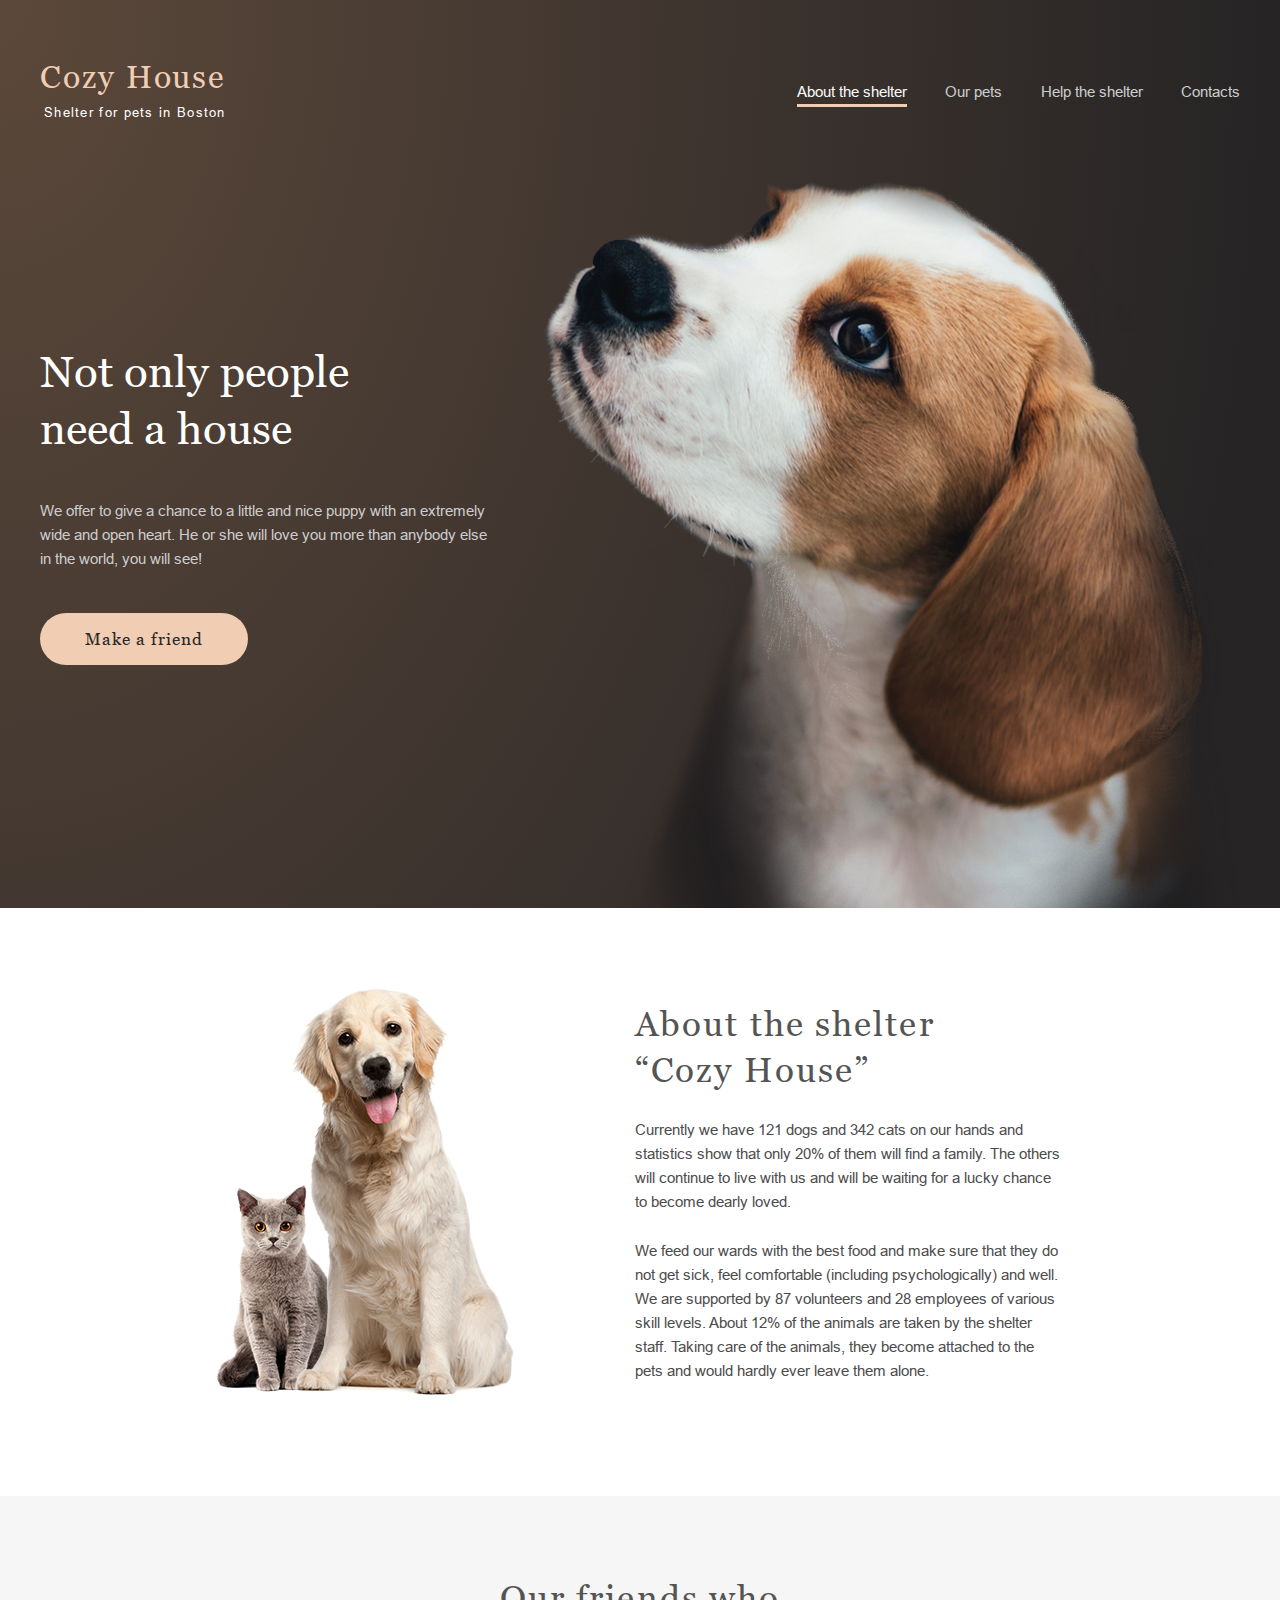
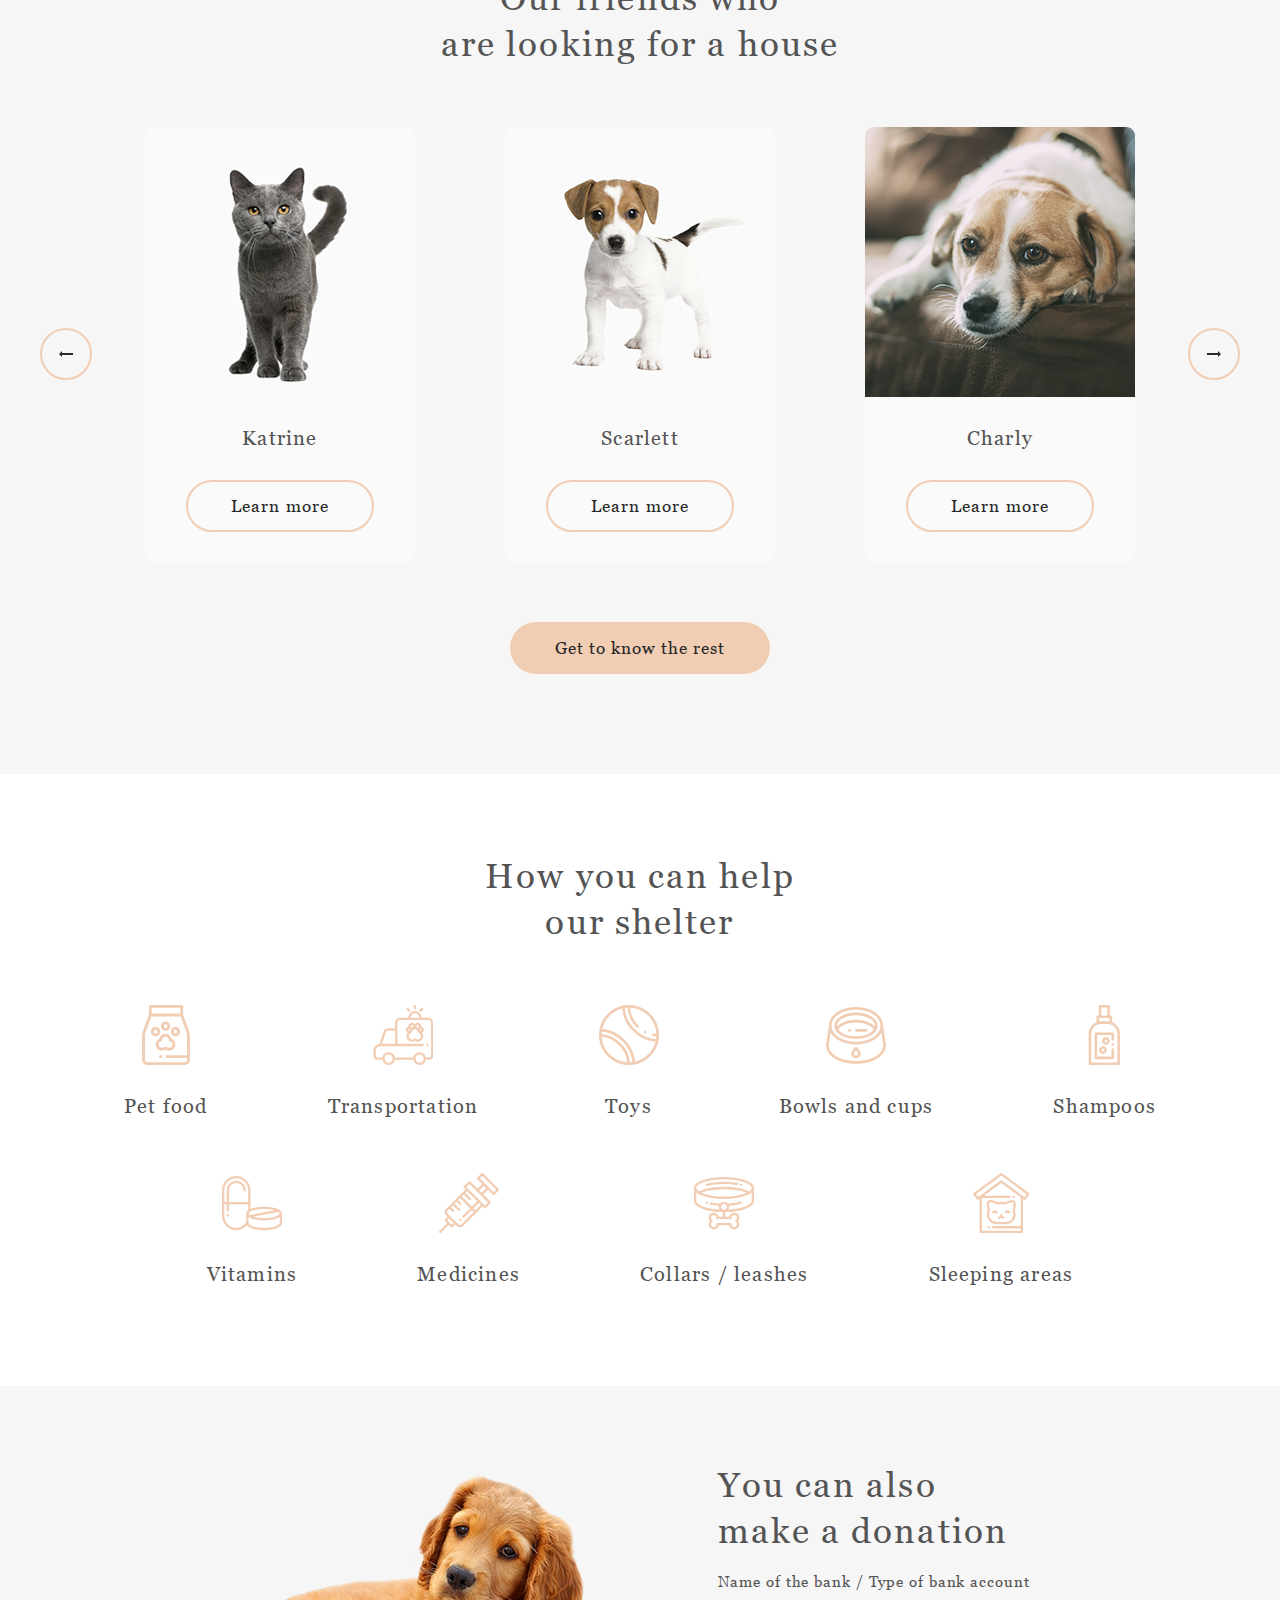
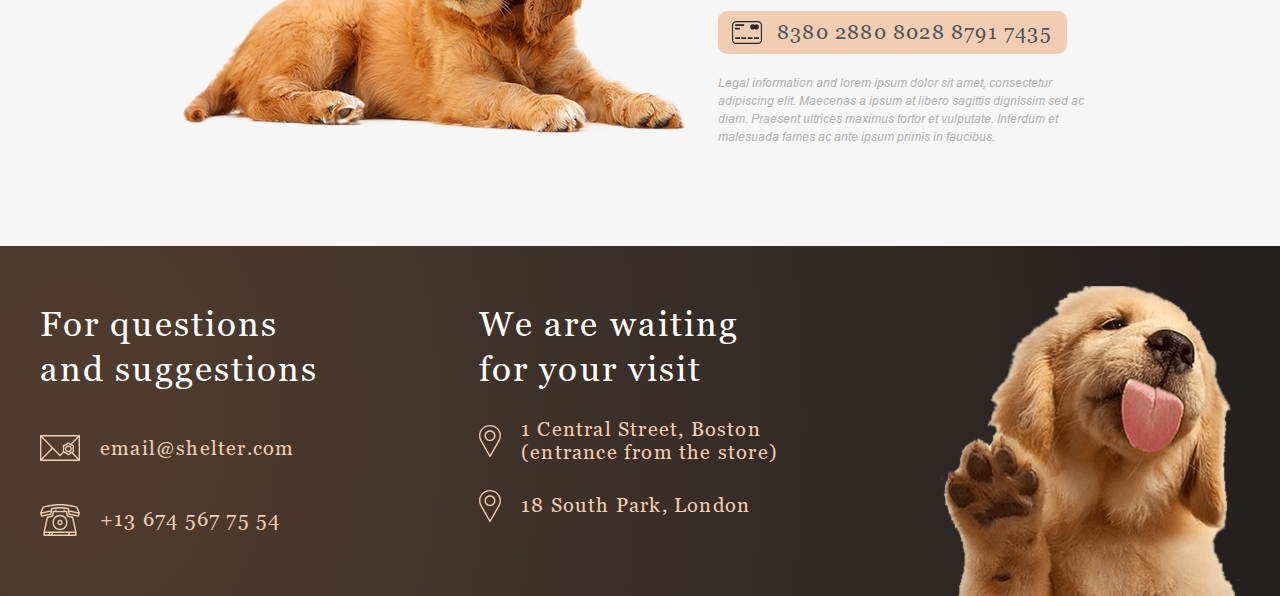
==== commit 61fcbf99: "fix: carousel adaptive" ====
--- a/index.html
+++ b/index.html
@@ -6,6 +6,7 @@
   <meta name="viewport" content="width=device-width, initial-scale=1.0">
   <title>Shelter</title>
   <link rel="stylesheet" href="scss/style.css" />
+  <link rel="icon" type="image/x-icon" href="/assets/images/favicon.webp">
 </head>
 <body>
   <div class="container-startscreen">
--- a/scss/style.css
+++ b/scss/style.css
@@ -1,53 +1,46 @@
 @charset "UTF-8";
 @font-face {
-  font-family: 'Georgia';
+  font-family: "Georgia";
   src: url("../assets/fonts/Georgia-BoldItalic.woff2") format("woff2"), url("../assets/fonts/Georgia-BoldItalic.woff") format("woff"), url("../assets/fonts/Georgia-BoldItalic.ttf") format("truetype");
   font-weight: bold;
   font-style: italic;
 }
-
 @font-face {
-  font-family: 'Georgia';
+  font-family: "Georgia";
   src: url("../assets/fonts/Georgia-Italic.woff2") format("woff2"), url("../assets/fonts/Georgia-Italic.woff") format("woff"), url("../assets/fonts/Georgia-Italic.ttf") format("truetype");
   font-weight: normal;
   font-style: italic;
 }
-
 @font-face {
-  font-family: 'Georgia';
+  font-family: "Georgia";
   src: url("../assets/fonts/Georgia.woff2") format("woff2"), url("../assets/fonts/Georgia.woff") format("woff"), url("../assets/fonts/Georgia.ttf") format("truetype");
   font-weight: normal;
   font-style: normal;
 }
-
 @font-face {
-  font-family: 'Georgia';
+  font-family: "Georgia";
   src: url("../assets/fonts/Georgia-Bold.woff2") format("woff2"), url("../assets/fonts/Georgia-Bold.woff") format("woff"), url("../assets/fonts/Georgia-Bold.ttf") format("truetype");
   font-weight: bold;
   font-style: normal;
 }
-
 @font-face {
-  font-family: 'Arial';
+  font-family: "Arial";
   src: url("../assets/fonts/Arial-ItalicMT.woff2") format("woff2"), url("../assets/fonts/Arial-ItalicMT.woff") format("woff"), url("../assets/fonts/Arial-ItalicMT.ttf") format("truetype");
   font-weight: normal;
   font-style: italic;
 }
-
 @font-face {
-  font-family: 'Arial';
+  font-family: "Arial";
   src: url("../assets/fonts/Arial-BoldMT.woff2") format("woff2"), url("../assets/fonts/Arial-BoldMT.woff") format("woff"), url("../assets/fonts/Arial-BoldMT.ttf") format("truetype");
   font-weight: bold;
   font-style: normal;
 }
-
 @font-face {
-  font-family: 'Arial';
+  font-family: "Arial";
   src: url("../assets/fonts/ArialMT.woff2") format("woff2"), url("../assets/fonts/ArialMT.woff") format("woff"), url("../assets/fonts/ArialMT.ttf") format("truetype");
   font-weight: normal;
   font-style: normal;
 }
-
 /*! normalize.css v8.0.1 | MIT License | github.com/necolas/normalize.css */
 /* Document
    ========================================================================== */
@@ -56,8 +49,7 @@
  * 2. Prevent adjustments of font size after orientation changes in iOS.
  */
 html {
-  -webkit-text-size-adjust: 100%;
-  /* 2 */
+  -webkit-text-size-adjust: 100%; /* 2 */
 }
 
 /* Sections
@@ -91,13 +83,9 @@
  * 2. Show the overflow in Edge and IE.
  */
 hr {
-  -webkit-box-sizing: content-box;
-          box-sizing: content-box;
-  /* 1 */
-  height: 0;
-  /* 1 */
-  overflow: visible;
-  /* 2 */
+  box-sizing: content-box; /* 1 */
+  height: 0; /* 1 */
+  overflow: visible; /* 2 */
 }
 
 /**
@@ -105,10 +93,8 @@
  * 2. Correct the odd `em` font sizing in all browsers.
  */
 pre {
-  font-family: monospace, monospace;
-  /* 1 */
-  font-size: 1em;
-  /* 2 */
+  font-family: monospace, monospace; /* 1 */
+  font-size: 1em; /* 2 */
 }
 
 /* Text-level semantics
@@ -125,13 +111,10 @@
  * 2. Add the correct text decoration in Chrome, Edge, IE, Opera, and Safari.
  */
 abbr[title] {
-  border-bottom: none;
-  /* 1 */
-  text-decoration: underline;
-  /* 2 */
+  border-bottom: none; /* 1 */
+  text-decoration: underline; /* 2 */
   -webkit-text-decoration: underline dotted;
-          text-decoration: underline dotted;
-  /* 2 */
+          text-decoration: underline dotted; /* 2 */
 }
 
 /**
@@ -149,10 +132,8 @@
 code,
 kbd,
 samp {
-  font-family: monospace, monospace;
-  /* 1 */
-  font-size: 1em;
-  /* 2 */
+  font-family: monospace, monospace; /* 1 */
+  font-size: 1em; /* 2 */
 }
 
 /**
@@ -202,14 +183,10 @@
 optgroup,
 select,
 textarea {
-  font-family: inherit;
-  /* 1 */
-  font-size: 100%;
-  /* 1 */
-  line-height: 1.15;
-  /* 1 */
-  margin: 0;
-  /* 2 */
+  font-family: inherit; /* 1 */
+  font-size: 100%; /* 1 */
+  line-height: 1.15; /* 1 */
+  margin: 0; /* 2 */
 }
 
 /**
@@ -217,8 +194,7 @@
  * 1. Show the overflow in Edge.
  */
 button,
-input {
-  /* 1 */
+input { /* 1 */
   overflow: visible;
 }
 
@@ -227,8 +203,7 @@
  * 1. Remove the inheritance of text transform in Firefox.
  */
 button,
-select {
-  /* 1 */
+select { /* 1 */
   text-transform: none;
 }
 
@@ -236,9 +211,9 @@
  * Correct the inability to style clickable types in iOS and Safari.
  */
 button,
-[type="button"],
-[type="reset"],
-[type="submit"] {
+[type=button],
+[type=reset],
+[type=submit] {
   -webkit-appearance: button;
 }
 
@@ -246,9 +221,9 @@
  * Remove the inner border and padding in Firefox.
  */
 button::-moz-focus-inner,
-[type="button"]::-moz-focus-inner,
-[type="reset"]::-moz-focus-inner,
-[type="submit"]::-moz-focus-inner {
+[type=button]::-moz-focus-inner,
+[type=reset]::-moz-focus-inner,
+[type=submit]::-moz-focus-inner {
   border-style: none;
   padding: 0;
 }
@@ -257,9 +232,9 @@
  * Restore the focus styles unset by the previous rule.
  */
 button:-moz-focusring,
-[type="button"]:-moz-focusring,
-[type="reset"]:-moz-focusring,
-[type="submit"]:-moz-focusring {
+[type=button]:-moz-focusring,
+[type=reset]:-moz-focusring,
+[type=submit]:-moz-focusring {
   outline: 1px dotted ButtonText;
 }
 
@@ -277,19 +252,12 @@
  *    `fieldset` elements in all browsers.
  */
 legend {
-  -webkit-box-sizing: border-box;
-          box-sizing: border-box;
-  /* 1 */
-  color: inherit;
-  /* 2 */
-  display: table;
-  /* 1 */
-  max-width: 100%;
-  /* 1 */
-  padding: 0;
-  /* 3 */
-  white-space: normal;
-  /* 1 */
+  box-sizing: border-box; /* 1 */
+  color: inherit; /* 2 */
+  display: table; /* 1 */
+  max-width: 100%; /* 1 */
+  padding: 0; /* 3 */
+  white-space: normal; /* 1 */
 }
 
 /**
@@ -310,20 +278,17 @@
  * 1. Add the correct box sizing in IE 10.
  * 2. Remove the padding in IE 10.
  */
-[type="checkbox"],
-[type="radio"] {
-  -webkit-box-sizing: border-box;
-          box-sizing: border-box;
-  /* 1 */
-  padding: 0;
-  /* 2 */
+[type=checkbox],
+[type=radio] {
+  box-sizing: border-box; /* 1 */
+  padding: 0; /* 2 */
 }
 
 /**
  * Correct the cursor style of increment and decrement buttons in Chrome.
  */
-[type="number"]::-webkit-inner-spin-button,
-[type="number"]::-webkit-outer-spin-button {
+[type=number]::-webkit-inner-spin-button,
+[type=number]::-webkit-outer-spin-button {
   height: auto;
 }
 
@@ -331,17 +296,15 @@
  * 1. Correct the odd appearance in Chrome and Safari.
  * 2. Correct the outline style in Safari.
  */
-[type="search"] {
-  -webkit-appearance: textfield;
-  /* 1 */
-  outline-offset: -2px;
-  /* 2 */
+[type=search] {
+  -webkit-appearance: textfield; /* 1 */
+  outline-offset: -2px; /* 2 */
 }
 
 /**
  * Remove the inner padding in Chrome and Safari on macOS.
  */
-[type="search"]::-webkit-search-decoration {
+[type=search]::-webkit-search-decoration {
   -webkit-appearance: none;
 }
 
@@ -350,10 +313,8 @@
  * 2. Change font properties to `inherit` in Safari.
  */
 ::-webkit-file-upload-button {
-  -webkit-appearance: button;
-  /* 1 */
-  font: inherit;
-  /* 2 */
+  -webkit-appearance: button; /* 1 */
+  font: inherit; /* 2 */
 }
 
 /* Interactive
@@ -394,7 +355,7 @@
 }
 
 body {
-  font-family: 'Georgia', serif;
+  font-family: "Georgia", serif;
   font-weight: normal;
   font-style: normal;
   color: #C4C4C4;
@@ -409,7 +370,6 @@
   margin: 0 auto;
   width: 1200px;
 }
-
 @media screen and (max-width: 1279px) {
   .wrapper {
     min-width: 708px;
@@ -417,7 +377,6 @@
     margin: 0 3rem;
   }
 }
-
 @media screen and (max-width: 767px) {
   .wrapper {
     min-width: 300px;
@@ -469,7 +428,6 @@
   letter-spacing: 0.06em;
   cursor: pointer;
 }
-
 .button:hover {
   background-color: #FDDCC4;
 }
@@ -498,21 +456,14 @@
   top: 0;
   width: 100%;
   height: 100%;
-  -webkit-box-pack: center;
-      -ms-flex-pack: center;
-          justify-content: center;
-  -webkit-box-align: center;
-      -ms-flex-align: center;
-          align-items: center;
+  justify-content: center;
+  align-items: center;
   background: rgba(41, 41, 41, 0.6);
   z-index: 5;
   display: none;
   cursor: pointer;
 }
-
 .wrapper-popup_active {
-  display: -webkit-box;
-  display: -ms-flexbox;
   display: flex;
 }
 
@@ -523,81 +474,63 @@
   height: 50rem;
   background: #FAFAFA;
   border-radius: 9px;
-  display: -webkit-box;
-  display: -ms-flexbox;
   display: flex;
   z-index: 6;
 }
-
 @media screen and (max-width: 1279px) {
   .popup {
     width: 63rem;
     height: 35rem;
   }
 }
-
 @media screen and (max-width: 767px) {
   .popup {
     width: 24rem;
     height: 34.1rem;
   }
 }
-
 .popup__btn {
   position: absolute;
   left: 89rem;
   top: -5.2rem;
   background-image: url("../assets/icons/close.svg");
 }
-
 .popup__btn:hover {
   background-color: #FDDCC4;
   border-color: #FDDCC4;
   cursor: pointer;
 }
-
 @media screen and (max-width: 1279px) {
   .popup__btn {
     left: 62rem;
   }
 }
-
 @media screen and (max-width: 767px) {
   .popup__btn {
     left: 22rem;
   }
 }
-
 .popup__img {
   height: 100%;
 }
-
 @media screen and (max-width: 1279px) {
   .popup__img {
     height: 100%;
   }
 }
-
 @media screen and (max-width: 767px) {
   .popup__img {
     display: none;
   }
 }
-
 .popup__content {
-  display: -webkit-box;
-  display: -ms-flexbox;
-  display: flex;
-  -webkit-box-orient: vertical;
-  -webkit-box-direction: normal;
-      -ms-flex-direction: column;
-          flex-direction: column;
+  display: flex;
+  flex-direction: column;
   row-gap: 4rem;
   margin: 5rem 3rem 2rem;
   color: #000000;
   width: 35.1rem;
 }
-
 @media screen and (max-width: 1279px) {
   .popup__content {
     row-gap: 2rem;
@@ -605,28 +538,22 @@
     width: 26rem;
   }
 }
-
 @media screen and (max-width: 767px) {
   .popup__content {
     width: 24rem;
   }
 }
-
 @media screen and (max-width: 767px) {
   .popup__headers {
-    -ms-flex-item-align: center;
-        -ms-grid-row-align: center;
-        align-self: center;
-  }
-}
-
+    align-self: center;
+  }
+}
 .popup__name {
   font-size: 3.5rem;
   line-height: 130%;
   letter-spacing: 0.06em;
   color: #000000;
 }
-
 .popup__breed {
   font-size: 2rem;
   line-height: 115%;
@@ -635,7 +562,6 @@
   margin-top: 1rem;
   color: #000000;
 }
-
 .popup__description {
   font-size: 1.5rem;
   line-height: 110%;
@@ -643,32 +569,23 @@
   color: #545454;
   color: #000000;
 }
-
 @media screen and (max-width: 1279px) {
   .popup__description {
     font-size: 1.3rem;
   }
 }
-
 .popup__items {
-  display: -webkit-box;
-  display: -ms-flexbox;
-  display: flex;
-  -webkit-box-orient: vertical;
-  -webkit-box-direction: normal;
-      -ms-flex-direction: column;
-          flex-direction: column;
+  display: flex;
+  flex-direction: column;
   row-gap: 1rem;
   -webkit-padding-start: 0;
           padding-inline-start: 0;
 }
-
 @media screen and (max-width: 1279px) {
   .popup__items {
     row-gap: 0.5rem;
   }
 }
-
 .popup__item {
   font-size: 1.5rem;
   line-height: 110%;
@@ -677,35 +594,23 @@
   color: #000000;
   list-style-type: none;
 }
-
 .popup__item:before {
   color: #F1CDB3;
   content: "•";
   padding-right: 7px;
 }
-
 .popup__item .bold {
   font-weight: 700;
 }
 
 .wrapper-header {
-  display: -webkit-box;
-  display: -ms-flexbox;
-  display: flex;
-  -webkit-box-pack: justify;
-      -ms-flex-pack: justify;
-          justify-content: space-between;
-  -webkit-box-align: center;
-      -ms-flex-align: center;
-          align-items: center;
+  display: flex;
+  justify-content: space-between;
+  align-items: center;
   padding-top: 6rem;
-  -webkit-transition: -webkit-box-flex 0.5s ease;
-  transition: -webkit-box-flex 0.5s ease;
   transition: flex 0.5s ease;
-  transition: flex 0.5s ease, -webkit-box-flex 0.5s ease, -ms-flex 0.5s ease;
   overflow: hidden;
 }
-
 @media screen and (max-width: 1279px) {
   .wrapper-header {
     padding-top: 3rem;
@@ -717,15 +622,11 @@
   left: 0;
   width: 18.6rem;
   z-index: 4;
-  -webkit-transition: all 0.5s;
   transition: all 0.5s;
 }
-
 .logo:hover {
-  -webkit-transform: scale(1.05);
-          transform: scale(1.05);
-}
-
+  transform: scale(1.05);
+}
 .logo__title {
   font-size: 3.2rem;
   font-weight: normal;
@@ -733,9 +634,8 @@
   letter-spacing: 0.06em;
   color: #F1CDB3;
 }
-
 .logo__subtitle {
-  font-family: 'Arial';
+  font-family: "Arial";
   font-size: 1.3rem;
   line-height: 1.5rem;
   letter-spacing: 0.13rem;
@@ -743,7 +643,6 @@
   padding-left: 0.4rem;
   color: #FFFFFF;
 }
-
 .logo_burgered {
   left: calc(100vw - 31rem);
 }
@@ -758,23 +657,19 @@
   cursor: pointer;
   z-index: 4;
 }
-
 span.burger__btn_gray {
   background-image: url("../assets/icons/burger_gray.svg");
 }
-
 @media screen and (min-width: 1279px) {
   span.burger__btn {
     display: none;
   }
 }
-
 @media screen and (max-width: 1279px) {
   span.burger__btn {
     display: none;
   }
 }
-
 @media screen and (max-width: 767px) {
   span.burger__btn {
     display: inline-block;
@@ -782,15 +677,15 @@
 }
 
 .burger_open {
-  -webkit-animation: rotating-right .5s linear;
-          animation: rotating-right .5s linear;
+  -webkit-animation: rotating-right 0.5s linear;
+          animation: rotating-right 0.5s linear;
   -webkit-animation-fill-mode: forwards;
           animation-fill-mode: forwards;
 }
 
 .burger_close {
-  -webkit-animation: rotating-left .5s linear;
-          animation: rotating-left .5s linear;
+  -webkit-animation: rotating-left 0.5s linear;
+          animation: rotating-left 0.5s linear;
   -webkit-animation-fill-mode: forwards;
           animation-fill-mode: forwards;
   animation-direction: reverse;
@@ -798,48 +693,37 @@
 
 @-webkit-keyframes rotating-right {
   from {
-    -webkit-transform: none;
-            transform: none;
+    transform: none;
   }
   to {
-    -webkit-transform: rotate(90deg);
-            transform: rotate(90deg);
+    transform: rotate(90deg);
   }
 }
 
 @keyframes rotating-right {
   from {
-    -webkit-transform: none;
-            transform: none;
+    transform: none;
   }
   to {
-    -webkit-transform: rotate(90deg);
-            transform: rotate(90deg);
-  }
-}
-
+    transform: rotate(90deg);
+  }
+}
 @-webkit-keyframes rotating-left {
   from {
-    -webkit-transform: none;
-            transform: none;
+    transform: none;
   }
   to {
-    -webkit-transform: rotate(90deg);
-            transform: rotate(90deg);
-  }
-}
-
+    transform: rotate(90deg);
+  }
+}
 @keyframes rotating-left {
   from {
-    -webkit-transform: none;
-            transform: none;
+    transform: none;
   }
   to {
-    -webkit-transform: rotate(90deg);
-            transform: rotate(90deg);
-  }
-}
-
+    transform: rotate(90deg);
+  }
+}
 .wrapper-burger {
   position: fixed;
   left: 0;
@@ -848,32 +732,22 @@
   height: 100%;
   background: rgba(41, 41, 41, 0.6);
   z-index: 2;
-  -webkit-box-pack: end;
-      -ms-flex-pack: end;
-          justify-content: flex-end;
+  justify-content: flex-end;
   display: none;
   cursor: pointer;
 }
-
 .wrapper-burger_active {
-  display: -webkit-box;
-  display: -ms-flexbox;
   display: flex;
 }
 
 @media screen and (max-width: 767px) {
   .navigation {
-    display: -webkit-box;
-    display: -ms-flexbox;
     display: flex;
     position: absolute;
-    -webkit-box-align: center;
-        -ms-flex-align: center;
-            align-items: center;
+    align-items: center;
     top: 0;
     right: -100vw;
-    -webkit-transition: right .5s;
-    transition: right .5s;
+    transition: right 0.5s;
     background: #292929;
     height: 100vh;
     max-height: 200rem;
@@ -881,187 +755,131 @@
     z-index: 3;
   }
 }
-
 .navigation_pets {
   background: #FFFFFF;
 }
-
 .navigation_burgered {
   right: 0;
 }
-
 .navigation__items {
-  display: -webkit-box;
-  display: -ms-flexbox;
-  display: flex;
-  -webkit-box-pack: justify;
-      -ms-flex-pack: justify;
-          justify-content: space-between;
+  display: flex;
+  justify-content: space-between;
   padding-top: 0.7rem;
   display: flex;
   width: 44.3rem;
 }
-
 @media screen and (max-width: 767px) {
   .navigation__items {
-    -webkit-box-orient: vertical;
-    -webkit-box-direction: normal;
-        -ms-flex-direction: column;
-            flex-direction: column;
-    -webkit-box-align: center;
-        -ms-flex-align: center;
-            align-items: center;
+    flex-direction: column;
+    align-items: center;
     height: 32.7rem;
     width: 24.3rem;
     z-index: 3;
   }
 }
-
 .navigation__item {
-  -webkit-transition: 0.5s ease-in-out;
   transition: 0.5s ease-in-out;
 }
-
 .navigation__item:hover {
-  -webkit-transform: scale(1.05);
-          transform: scale(1.05);
-}
-
+  transform: scale(1.05);
+}
 .navigation__item.active {
   border-bottom: #F1CDB3 3px solid;
-  -webkit-transform: none;
-          transform: none;
-}
-
+  transform: none;
+}
 .navigation__link {
-  font-family: 'Arial';
+  font-family: "Arial";
   font-size: 1.5rem;
   line-height: 160%;
   color: #4C4C4C;
   color: #CDCDCD;
 }
-
 .navigation__link:hover {
   color: #FAFAFA;
 }
-
 .navigation__link:active {
   color: #FAFAFA;
 }
-
 .navigation__link.active {
   color: #FAFAFA;
 }
-
 @media screen and (max-width: 767px) {
   .navigation__link {
-    font-family: 'Arial';
+    font-family: "Arial";
     font-size: 3.2rem;
     line-height: 160%;
   }
 }
 
 .container-startscreen {
-  background: url(noise_lines_transparent@2X.png), radial-gradient(100% 215.42% at 0% 0%, #5B483A 0%, #262425 100%), #211F20;
+  background: radial-gradient(100% 215.42% at 0% 0%, #5B483A 0%, #262425 100%), #211F20;
 }
 
 .wrapper-not-only {
-  display: -webkit-box;
-  display: -ms-flexbox;
-  display: flex;
-  -webkit-box-pack: justify;
-      -ms-flex-pack: justify;
-          justify-content: space-between;
-}
-
+  display: flex;
+  justify-content: space-between;
+}
 @media screen and (max-width: 1279px) {
   .wrapper-not-only {
-    -webkit-box-orient: vertical;
-    -webkit-box-direction: normal;
-        -ms-flex-direction: column;
-            flex-direction: column;
-    -webkit-box-align: center;
-        -ms-flex-align: center;
-            align-items: center;
+    flex-direction: column;
+    align-items: center;
   }
 }
 
 .not-only__image-div {
   padding-top: 6rem;
-  -ms-flex-item-align: end;
-      align-self: flex-end;
-}
-
+  align-self: flex-end;
+}
 @media screen and (max-width: 1279px) {
   .not-only__image-div {
     padding-top: 10rem;
   }
 }
-
 @media screen and (max-width: 767px) {
   .not-only__image-div {
     padding-top: 10.6rem;
-    display: -webkit-box;
-    display: -ms-flexbox;
     display: flex;
-    -webkit-box-pack: end;
-        -ms-flex-pack: end;
-            justify-content: flex-end;
-  }
-}
-
+    justify-content: flex-end;
+  }
+}
 .not-only__image {
   display: block;
 }
-
 @media screen and (max-width: 1279px) {
   .not-only__image {
     width: 56.9rem;
     height: auto;
   }
 }
-
 @media screen and (max-width: 767px) {
   .not-only__image {
     max-width: 86%;
     width: auto;
   }
 }
-
 .not-only__content {
   padding-top: 22.4rem;
 }
-
 @media screen and (max-width: 1279px) {
   .not-only__content {
-    display: -webkit-box;
-    display: -ms-flexbox;
     display: flex;
-    -webkit-box-orient: vertical;
-    -webkit-box-direction: normal;
-        -ms-flex-direction: column;
-            flex-direction: column;
+    flex-direction: column;
     padding-top: 6rem;
     margin: 0 18%;
   }
 }
-
 @media screen and (max-width: 767px) {
   .not-only__content {
-    -webkit-box-align: center;
-        -ms-flex-align: center;
-            align-items: center;
+    align-items: center;
     margin: 0;
   }
 }
-
 .not-only__title {
   font-size: 4.4rem;
   line-height: 130%;
   color: #FFFFFF;
   width: 31rem;
 }
-
 @media screen and (max-width: 767px) {
   .not-only__title {
     font-size: 2.5rem;
@@ -1072,9 +890,8 @@
     text-align: center;
   }
 }
-
 .not-only__subtitle {
-  font-family: 'Arial';
+  font-family: "Arial";
   font-size: 1.5rem;
   line-height: 160%;
   color: #4C4C4C;
@@ -1083,7 +900,6 @@
   padding-bottom: 4.2rem;
   color: #CDCDCD;
 }
-
 @media screen and (max-width: 1279px) {
   .not-only__subtitle {
     padding-top: 4.1rem;
@@ -1091,7 +907,6 @@
     width: auto;
   }
 }
-
 @media screen and (max-width: 767px) {
   .not-only__subtitle {
     text-align: center;
@@ -1099,41 +914,27 @@
     max-width: 46rem;
   }
 }
-
 @media screen and (max-width: 1279px) {
   .not-only__btn {
     width: 208px;
-    -ms-flex-item-align: center;
-        -ms-grid-row-align: center;
-        align-self: center;
+    align-self: center;
   }
 }
 
 .wrapper-about {
   padding: 8rem 0 10rem;
-  display: -webkit-box;
-  display: -ms-flexbox;
-  display: flex;
-  -webkit-box-pack: center;
-      -ms-flex-pack: center;
-          justify-content: center;
-  -webkit-column-gap: 12rem;
-          column-gap: 12rem;
-}
-
+  display: flex;
+  justify-content: center;
+  -moz-column-gap: 12rem;
+       column-gap: 12rem;
+}
 @media screen and (max-width: 1279px) {
   .wrapper-about {
-    -webkit-box-orient: vertical;
-    -webkit-box-direction: reverse;
-        -ms-flex-direction: column-reverse;
-            flex-direction: column-reverse;
-    -webkit-box-align: center;
-        -ms-flex-align: center;
-            align-items: center;
+    flex-direction: column-reverse;
+    align-items: center;
     row-gap: 8rem;
   }
 }
-
 @media screen and (max-width: 767px) {
   .wrapper-about {
     padding: 4.3rem 0 4.2rem;
@@ -1145,7 +946,6 @@
   width: 43rem;
   padding-top: 1.4rem;
 }
-
 @media screen and (max-width: 1279px) {
   .about__content {
     padding-top: 0;
@@ -1154,29 +954,19 @@
     margin-right: 20%;
   }
 }
-
 @media screen and (max-width: 767px) {
   .about__content {
-    display: -webkit-box;
-    display: -ms-flexbox;
     display: flex;
-    -webkit-box-orient: vertical;
-    -webkit-box-direction: normal;
-        -ms-flex-direction: column;
-            flex-direction: column;
-    -webkit-box-align: center;
-        -ms-flex-align: center;
-            align-items: center;
+    flex-direction: column;
+    align-items: center;
     margin-left: 0;
     margin-right: 0;
     width: 90%;
   }
 }
-
 .about__title {
   width: 37rem;
 }
-
 @media screen and (max-width: 767px) {
   .about__title {
     font-size: 2.5rem;
@@ -1188,29 +978,25 @@
     text-align: center;
   }
 }
-
 .about__text {
-  font-family: 'Arial';
+  font-family: "Arial";
   font-size: 1.5rem;
   line-height: 160%;
   color: #4C4C4C;
   margin-top: 2.5rem;
 }
-
 @media screen and (max-width: 767px) {
   .about__text {
     text-align: justify;
     margin-top: 2.4rem;
   }
 }
-
 @media screen and (max-width: 1279px) {
   .about__image {
     width: 30rem;
     height: auto;
   }
 }
-
 @media screen and (max-width: 767px) {
   .about__image {
     width: 86%;
@@ -1224,18 +1010,10 @@
 
 .wrapper-our-friends {
   padding: 8rem 0 10rem;
-  display: -webkit-box;
-  display: -ms-flexbox;
-  display: flex;
-  -webkit-box-orient: vertical;
-  -webkit-box-direction: normal;
-      -ms-flex-direction: column;
-          flex-direction: column;
-  -webkit-box-align: center;
-      -ms-flex-align: center;
-          align-items: center;
-}
-
+  display: flex;
+  flex-direction: column;
+  align-items: center;
+}
 @media screen and (max-width: 767px) {
   .wrapper-our-friends {
     padding: 4.3rem 0 4.2rem;
@@ -1247,7 +1025,6 @@
   width: 40rem;
   text-align: center;
 }
-
 @media screen and (max-width: 767px) {
   .our-friends__title {
     width: 30rem;
@@ -1261,81 +1038,47 @@
 
 .carousel {
   padding-top: 6rem;
-  display: -webkit-box;
-  display: -ms-flexbox;
-  display: flex;
-  -webkit-box-align: center;
-      -ms-flex-align: center;
-          align-items: center;
-  -webkit-column-gap: 5.3rem;
-          column-gap: 5.3rem;
-}
-
+  display: flex;
+  align-items: center;
+  -moz-column-gap: 5.3rem;
+       column-gap: 5.3rem;
+}
 @media screen and (max-width: 1279px) {
   .carousel {
-    -webkit-column-gap: 1.2rem;
-            column-gap: 1.2rem;
-  }
-}
-
+    -moz-column-gap: 1.2rem;
+         column-gap: 1.2rem;
+  }
+}
 @media screen and (max-width: 767px) {
   .carousel {
     width: 27rem;
     padding-top: 4.2rem;
-    -ms-flex-wrap: wrap;
-        flex-wrap: wrap;
-    -webkit-box-pack: center;
-        -ms-flex-pack: center;
-            justify-content: center;
-    -webkit-column-gap: 8rem;
-            column-gap: 8rem;
-  }
-}
-
+    flex-wrap: wrap;
+    justify-content: center;
+    -moz-column-gap: 8rem;
+         column-gap: 8rem;
+  }
+}
 .carousel__wrapper {
   width: 99rem;
   overflow: hidden;
 }
-
 @media screen and (max-width: 1279px) {
   .carousel__wrapper {
     width: 58rem;
   }
 }
-
 @media screen and (max-width: 767px) {
   .carousel__wrapper {
     width: 27rem;
   }
 }
-
 .carousel__cards {
-  display: -webkit-box;
-  display: -ms-flexbox;
-  display: flex;
-  -webkit-box-pack: justify;
-      -ms-flex-pack: justify;
-          justify-content: space-between;
+  display: flex;
+  justify-content: space-between;
   position: relative;
   left: -99rem;
 }
-
-@media screen and (max-width: 1279px) {
-  .carousel__cards {
-    -webkit-column-gap: 4rem;
-            column-gap: 4rem;
-  }
-}
-
-@media screen and (max-width: 767px) {
-  .carousel__cards {
-    height: 43.5rem;
-    -webkit-box-ordinal-group: 2;
-        -ms-flex-order: 1;
-            order: 1;
-  }
-}
-
 @-webkit-keyframes move-right {
   from {
     left: -99rem;
@@ -1344,7 +1087,6 @@
     left: -198rem;
   }
 }
-
 @keyframes move-right {
   from {
     left: -99rem;
@@ -1353,7 +1095,6 @@
     left: -198rem;
   }
 }
-
 @-webkit-keyframes move-left {
   from {
     left: -99rem;
@@ -1362,7 +1103,6 @@
     left: 0px;
   }
 }
-
 @keyframes move-left {
   from {
     left: -99rem;
@@ -1371,101 +1111,156 @@
     left: 0px;
   }
 }
-
+@media screen and (max-width: 1279px) {
+  .carousel__cards {
+    left: -58rem;
+  }
+  @-webkit-keyframes move-right {
+    from {
+      left: -58rem;
+    }
+    to {
+      left: -116rem;
+    }
+  }
+  @keyframes move-right {
+    from {
+      left: -58rem;
+    }
+    to {
+      left: -116rem;
+    }
+  }
+  @-webkit-keyframes move-left {
+    from {
+      left: -58rem;
+    }
+    to {
+      left: 0px;
+    }
+  }
+  @keyframes move-left {
+    from {
+      left: -58rem;
+    }
+    to {
+      left: 0px;
+    }
+  }
+}
+@media screen and (max-width: 767px) {
+  .carousel__cards {
+    -moz-column-gap: 0rem;
+         column-gap: 0rem;
+    height: 43.5rem;
+    left: -27rem;
+    order: 1;
+  }
+  @-webkit-keyframes move-right {
+    from {
+      left: -27rem;
+    }
+    to {
+      left: -54rem;
+    }
+  }
+  @keyframes move-right {
+    from {
+      left: -27rem;
+    }
+    to {
+      left: -54rem;
+    }
+  }
+  @-webkit-keyframes move-left {
+    from {
+      left: -27rem;
+    }
+    to {
+      left: 0px;
+    }
+  }
+  @keyframes move-left {
+    from {
+      left: -27rem;
+    }
+    to {
+      left: 0px;
+    }
+  }
+}
 .carousel__cards.transition-right {
   -webkit-animation: move-right 1s;
           animation: move-right 1s;
   -webkit-animation-fill-mode: forwards;
           animation-fill-mode: forwards;
 }
-
 .carousel__cards.transition-left {
   -webkit-animation: move-left 1s;
           animation: move-left 1s;
   -webkit-animation-fill-mode: forwards;
           animation-fill-mode: forwards;
 }
-
 .carousel .carousel__cards > .cards {
-  display: -webkit-box;
-  display: -ms-flexbox;
-  display: flex;
-  -ms-flex-wrap: nowrap;
-      flex-wrap: nowrap;
-  -ms-flex-pack: distribute;
-      justify-content: space-around;
-  -webkit-column-gap: 9rem;
-          column-gap: 9rem;
-}
-
+  display: flex;
+  flex-wrap: nowrap;
+  justify-content: space-around;
+  -moz-column-gap: 9rem;
+       column-gap: 9rem;
+}
 @media screen and (max-width: 1279px) {
   .carousel .carousel__cards > .cards {
-    -webkit-column-gap: 4rem;
-            column-gap: 4rem;
-  }
-}
-
+    -moz-column-gap: 4rem;
+         column-gap: 4rem;
+  }
+}
+@media screen and (max-width: 767px) {
+  .carousel .carousel__cards > .cards {
+    -moz-column-gap: 0rem;
+         column-gap: 0rem;
+  }
+}
 .carousel__btn:hover {
   background-color: #FDDCC4;
   border-color: #FDDCC4;
   cursor: pointer;
 }
-
 .carousel__btn.left {
   background-image: url("../assets/icons/arrow-left.svg");
 }
-
 @media screen and (max-width: 767px) {
   .carousel__btn.left {
-    -webkit-box-ordinal-group: 3;
-        -ms-flex-order: 2;
-            order: 2;
-  }
-}
-
+    order: 2;
+  }
+}
 .carousel__btn {
   margin-top: 1.9rem;
 }
-
 .carousel__btn.right {
   background-image: url("../assets/icons/arrow-right.svg");
 }
-
 @media screen and (max-width: 767px) {
   .carousel__btn.right {
-    -webkit-box-ordinal-group: 4;
-        -ms-flex-order: 3;
-            order: 3;
+    order: 3;
   }
 }
 
 .pet {
-  display: -webkit-box;
-  display: -ms-flexbox;
-  display: flex;
-  -webkit-box-orient: vertical;
-  -webkit-box-direction: normal;
-      -ms-flex-direction: column;
-          flex-direction: column;
-  -webkit-box-align: center;
-      -ms-flex-align: center;
-          align-items: center;
+  display: flex;
+  flex-direction: column;
+  align-items: center;
   width: 27rem;
   height: 43.5rem;
   background-color: #FAFAFA;
   border-radius: 0.9rem;
 }
-
 .pet:hover {
   background-color: #FFFFFF;
-  -webkit-box-shadow: 0px 2px 35px 14px rgba(13, 13, 13, 0.04);
-          box-shadow: 0px 2px 35px 14px rgba(13, 13, 13, 0.04);
-}
-
+  box-shadow: 0px 2px 35px 14px rgba(13, 13, 13, 0.04);
+}
 .pet:hover .pet__btn {
   background-color: #F1CDB3;
 }
-
 .pet__name {
   padding-top: 3rem;
   font-size: 20px;
@@ -1473,7 +1268,6 @@
   letter-spacing: 0.06em;
   color: #545454;
 }
-
 .pet__btn {
   margin-top: 3rem;
 }
@@ -1481,7 +1275,6 @@
 .know-rest-btn {
   margin-top: 6rem;
 }
-
 @media screen and (max-width: 767px) {
   .know-rest-btn {
     margin-top: 4.2rem;
@@ -1490,19 +1283,11 @@
 
 .wrapper-help {
   padding: 8rem 0 10rem;
-  display: -webkit-box;
-  display: -ms-flexbox;
-  display: flex;
-  -webkit-box-orient: vertical;
-  -webkit-box-direction: normal;
-      -ms-flex-direction: column;
-          flex-direction: column;
-  -webkit-box-align: center;
-      -ms-flex-align: center;
-          align-items: center;
+  display: flex;
+  flex-direction: column;
+  align-items: center;
   justify-items: center;
 }
-
 @media screen and (max-width: 767px) {
   .wrapper-help {
     padding: 4.2rem 0 4.2rem;
@@ -1511,11 +1296,9 @@
 
 .help__title {
   width: 31rem;
-  -ms-grid-column-align: center;
-      justify-self: center;
+  justify-self: center;
   text-align: center;
 }
-
 @media screen and (max-width: 767px) {
   .help__title {
     font-size: 2.5rem;
@@ -1530,117 +1313,84 @@
 
 .help__items {
   padding-top: 6rem;
-  display: -webkit-box;
-  display: -ms-flexbox;
-  display: flex;
-  -ms-flex-wrap: wrap;
-      flex-wrap: wrap;
-  -webkit-column-gap: 12rem;
-          column-gap: 12rem;
+  display: flex;
+  flex-wrap: wrap;
+  -moz-column-gap: 12rem;
+       column-gap: 12rem;
   row-gap: 5.5rem;
-  -webkit-box-pack: center;
-      -ms-flex-pack: center;
-          justify-content: center;
-}
-
+  justify-content: center;
+}
 @media screen and (max-width: 1279px) {
   .help__items {
-    display: -ms-grid;
     display: grid;
-    -webkit-column-gap: 8vw;
-            column-gap: 8vw;
-    -ms-grid-columns: (1fr)[3];
-        grid-template-columns: repeat(3, 1fr);
-    -ms-grid-rows: (1fr)[3];
-        grid-template-rows: repeat(3, 1fr);
-  }
-}
-
+    -moz-column-gap: 8vw;
+         column-gap: 8vw;
+    grid-template-columns: repeat(3, 1fr);
+    grid-template-rows: repeat(3, 1fr);
+  }
+}
 @media screen and (max-width: 767px) {
   .help__items {
     padding-top: 4.2rem;
     row-gap: 3rem;
-    -webkit-column-gap: 10vw;
-            column-gap: 10vw;
-    -ms-grid-columns: (1fr)[2];
-        grid-template-columns: repeat(2, 1fr);
-    -ms-grid-rows: (1fr)[5];
-        grid-template-rows: repeat(5, 1fr);
+    -moz-column-gap: 10vw;
+         column-gap: 10vw;
+    grid-template-columns: repeat(2, 1fr);
+    grid-template-rows: repeat(5, 1fr);
     width: 70%;
     justify-items: center;
   }
 }
-
 .help__item {
-  display: -webkit-box;
-  display: -ms-flexbox;
-  display: flex;
-  -webkit-box-orient: vertical;
-  -webkit-box-direction: normal;
-      -ms-flex-direction: column;
-          flex-direction: column;
-  -webkit-box-align: center;
-      -ms-flex-align: center;
-          align-items: center;
-}
-
+  display: flex;
+  flex-direction: column;
+  align-items: center;
+}
 @media screen and (max-width: 1279px) {
   .help__item {
     width: 17rem;
     height: 11.3rem;
   }
 }
-
 @media screen and (max-width: 767px) {
   .help__item {
     width: 13rem;
     height: 8.7rem;
   }
 }
-
 .help__icon {
   display: inline-block;
   background: no-repeat center;
   height: 6rem;
   width: 6rem;
 }
-
 .help__icon_food {
   background-image: url("../assets/icons/icon-pet-food.svg");
 }
-
 .help__icon_transport {
   background-image: url("../assets/icons/icon-transportation.svg");
 }
-
 .help__icon_toys {
   background-image: url("../assets/icons/icon-toys.svg");
 }
-
 .help__icon_bowls {
   background-image: url("../assets/icons/icon-bowls.svg");
 }
-
 .help__icon_shampoos {
   background-image: url("../assets/icons/icon-shampoos.svg");
 }
-
 .help__icon_vitamins {
   background-image: url("../assets/icons/icon-vitamins.svg");
 }
-
 .help__icon_medicines {
   background-image: url("../assets/icons/icon-medicines.svg");
 }
-
 .help__icon_collars {
   background-image: url("../assets/icons/icon-collars-leashes.svg");
 }
-
 .help__icon_sleeping {
   background-image: url("../assets/icons/icon-sleeping-area.svg");
 }
-
 @media screen and (max-width: 767px) {
   .help__icon {
     background-size: contain;
@@ -1648,7 +1398,6 @@
     width: 5rem;
   }
 }
-
 .help__name {
   font-size: 2rem;
   line-height: 115%;
@@ -1656,7 +1405,6 @@
   color: #545454;
   margin-top: 3rem;
 }
-
 @media screen and (max-width: 767px) {
   .help__name {
     font-size: 1.5rem;
@@ -1668,95 +1416,69 @@
 }
 
 footer {
-  background: url(noise_lines_transparent@2X.png), radial-gradient(110.67% 538.64% at 5.73% 50%, #513D2F 0%, #1A1A1C 100%), #211F20;
+  background: radial-gradient(110.67% 538.64% at 5.73% 50%, #513D2F 0%, #1A1A1C 100%), #211F20;
 }
 
 .wrapper-footer {
   padding-top: 4rem;
-  display: -webkit-box;
-  display: -ms-flexbox;
-  display: flex;
-  -webkit-box-pack: justify;
-      -ms-flex-pack: justify;
-          justify-content: space-between;
-}
-
+  display: flex;
+  justify-content: space-between;
+}
 @media screen and (max-width: 1279px) {
   .wrapper-footer {
     padding-top: 3rem;
-    -ms-flex-wrap: wrap;
-        flex-wrap: wrap;
-    -webkit-box-pack: center;
-        -ms-flex-pack: center;
-            justify-content: center;
-    -webkit-column-gap: 5%;
-            column-gap: 5%;
-  }
-}
-
+    flex-wrap: wrap;
+    justify-content: center;
+    -moz-column-gap: 5%;
+         column-gap: 5%;
+  }
+}
 @media screen and (max-width: 767px) {
   .wrapper-footer {
     row-gap: 4rem;
-    -webkit-column-gap: 5%;
-            column-gap: 5%;
+    -moz-column-gap: 5%;
+         column-gap: 5%;
   }
 }
 
 .footer__questions, .footer__visit {
-  display: -webkit-box;
-  display: -ms-flexbox;
-  display: flex;
-  -webkit-box-orient: vertical;
-  -webkit-box-direction: normal;
-      -ms-flex-direction: column;
-          flex-direction: column;
-  -webkit-box-pack: justify;
-      -ms-flex-pack: justify;
-          justify-content: space-between;
+  display: flex;
+  flex-direction: column;
+  justify-content: space-between;
   justify-items: center;
   padding-top: 1.6rem;
   width: 30.2rem;
   height: 23.4rem;
 }
-
 @media screen and (max-width: 1279px) {
   .footer__questions, .footer__visit {
     padding-top: 0;
   }
 }
-
 @media screen and (max-width: 767px) {
   .footer__questions, .footer__visit {
-    -webkit-box-align: center;
-        -ms-flex-align: center;
-            align-items: center;
+    align-items: center;
     height: 21rem;
   }
 }
-
 .footer__visit {
   width: 30.4rem;
   height: 22rem;
 }
-
 @media screen and (max-width: 767px) {
   .footer__visit .contact__link {
-    -ms-flex-item-align: start;
-        align-self: flex-start;
-  }
-}
-
+    align-self: flex-start;
+  }
+}
 .footer__img {
   margin-left: 2rem;
 }
-
 @media screen and (max-width: 1279px) {
   .footer__img {
     margin-left: 0;
     padding-top: 6.5rem;
   }
 }
-
 @media screen and (max-width: 767px) {
   .footer__img {
     width: 86%;
@@ -1764,7 +1486,6 @@
     padding-top: 0;
   }
 }
-
 @media screen and (max-width: 767px) {
   .footer__title {
     font-size: 2.5rem;
@@ -1777,16 +1498,11 @@
 }
 
 .contact__link {
-  display: -webkit-box;
-  display: -ms-flexbox;
-  display: flex;
-  -webkit-box-align: center;
-      -ms-flex-align: center;
-          align-items: center;
-  -webkit-column-gap: 2rem;
-          column-gap: 2rem;
-}
-
+  display: flex;
+  align-items: center;
+  -moz-column-gap: 2rem;
+       column-gap: 2rem;
+}
 .contact__text {
   font-size: 2rem;
   line-height: 115%;
@@ -1825,29 +1541,18 @@
 
 .wrapper-donation {
   padding: 7.7rem 0 10rem;
-  display: -webkit-box;
-  display: -ms-flexbox;
-  display: flex;
-  -webkit-box-pack: center;
-      -ms-flex-pack: center;
-          justify-content: center;
-  -webkit-column-gap: 3rem;
-          column-gap: 3rem;
-}
-
+  display: flex;
+  justify-content: center;
+  -moz-column-gap: 3rem;
+       column-gap: 3rem;
+}
 @media screen and (max-width: 1279px) {
   .wrapper-donation {
-    -webkit-box-orient: vertical;
-    -webkit-box-direction: reverse;
-        -ms-flex-direction: column-reverse;
-            flex-direction: column-reverse;
-    -webkit-box-align: center;
-        -ms-flex-align: center;
-            align-items: center;
+    flex-direction: column-reverse;
+    align-items: center;
     row-gap: 6rem;
   }
 }
-
 @media screen and (max-width: 767px) {
   .wrapper-donation {
     padding: 4.1rem 0 4.3rem;
@@ -1858,34 +1563,23 @@
 .donation__content {
   width: 38rem;
 }
-
 @media screen and (max-width: 1279px) {
   .donation__content {
     width: 54%;
   }
 }
-
 @media screen and (max-width: 767px) {
   .donation__content {
-    display: -webkit-box;
-    display: -ms-flexbox;
     display: flex;
-    -webkit-box-orient: vertical;
-    -webkit-box-direction: normal;
-        -ms-flex-direction: column;
-            flex-direction: column;
-    -webkit-box-align: center;
-        -ms-flex-align: center;
-            align-items: center;
+    flex-direction: column;
+    align-items: center;
     width: 100%;
   }
 }
-
 .donation__img {
   padding-top: 1.1rem;
   height: 26.1rem;
 }
-
 @media screen and (max-width: 1279px) {
   .donation__img {
     padding-top: 0;
@@ -1894,17 +1588,14 @@
     max-width: 60rem;
   }
 }
-
 @media screen and (max-width: 767px) {
   .donation__img {
     width: 87%;
   }
 }
-
 .donation__title {
   width: 30rem;
 }
-
 @media screen and (max-width: 767px) {
   .donation__title {
     font-size: 2.5rem;
@@ -1917,7 +1608,6 @@
     margin: 0;
   }
 }
-
 .donation__subtitle {
   margin-top: 2rem;
   font-size: 1.5rem;
@@ -1925,7 +1615,6 @@
   letter-spacing: 0.06em;
   color: #545454;
 }
-
 @media screen and (max-width: 767px) {
   .donation__subtitle {
     text-align: center;
@@ -1933,41 +1622,29 @@
     margin-top: 2.2rem;
   }
 }
-
 .donation__link {
-  display: -webkit-box;
-  display: -ms-flexbox;
-  display: flex;
-  -webkit-column-gap: 1.5rem;
-          column-gap: 1.5rem;
-  -webkit-box-align: center;
-      -ms-flex-align: center;
-          align-items: center;
-  -webkit-box-pack: center;
-      -ms-flex-pack: center;
-          justify-content: center;
+  display: flex;
+  -moz-column-gap: 1.5rem;
+       column-gap: 1.5rem;
+  align-items: center;
+  justify-content: center;
   margin-top: 2rem;
   width: 34.9rem;
   height: 4.3rem;
   background: #F1CDB3;
   border-radius: 9px;
-  -webkit-transition: 0.2s ease-in-out;
   transition: 0.2s ease-in-out;
 }
-
 @media screen and (max-width: 767px) {
   .donation__link {
     width: 28rem;
     margin-top: 2.3rem;
   }
 }
-
 .donation__link:hover {
   background: #FDDCC4;
-  -webkit-transform: scale(1.1);
-          transform: scale(1.1);
-}
-
+  transform: scale(1.1);
+}
 .donation__ico {
   display: inline-block;
   background: no-repeat center;
@@ -1975,14 +1652,12 @@
   width: 3rem;
   background-image: url("../assets/icons/credit-card.svg");
 }
-
 .donation__number {
   font-size: 2rem;
   line-height: 115%;
   letter-spacing: 0.06em;
   color: #545454;
 }
-
 @media screen and (max-width: 767px) {
   .donation__number {
     font-size: 1.5rem;
@@ -1991,16 +1666,14 @@
     color: #545454;
   }
 }
-
 .donation__text {
   margin-top: 2rem;
   color: #B2B2B2;
-  font-family: 'Arial';
+  font-family: "Arial";
   font-style: italic;
   font-size: 1.2rem;
   line-height: 150%;
 }
-
 @media screen and (max-width: 767px) {
   .donation__text {
     text-align: justify;
@@ -2015,7 +1688,6 @@
   position: sticky;
   background: #FFFFFF;
 }
-
 .header_pets_not-stiky {
   position: relative;
 }
@@ -2035,11 +1707,9 @@
 .navigation__link_pets {
   color: #545454;
 }
-
 .navigation__link_pets:hover {
   color: #292929;
 }
-
 .navigation__link_pets:active {
   color: #292929;
 }
@@ -2047,13 +1717,11 @@
 .wrapper-our-friends_pets {
   padding: 8rem 0 10rem;
 }
-
 @media screen and (max-width: 1279px) {
   .wrapper-our-friends_pets {
     padding: 8rem 0 7.6rem;
   }
 }
-
 @media screen and (max-width: 767px) {
   .wrapper-our-friends_pets {
     padding: 4.3rem 0 4.2rem;
@@ -2062,19 +1730,15 @@
 
 .pagination__wrapper {
   margin: 6rem 0 6rem;
-  display: -webkit-box;
-  display: -ms-flexbox;
   display: flex;
   width: 120rem;
   overflow: hidden;
 }
-
 @media screen and (max-width: 1279px) {
   .pagination__wrapper {
     margin: 3rem 0 4rem;
   }
 }
-
 @media screen and (max-width: 767px) {
   .pagination__wrapper {
     margin: 4.2rem 0 4rem;
@@ -2082,65 +1746,46 @@
 }
 
 .pagination__pages {
-  display: -webkit-box;
-  display: -ms-flexbox;
-  display: flex;
-  -webkit-box-pack: center;
-      -ms-flex-pack: center;
-          justify-content: center;
-  -ms-flex-wrap: nowrap;
-      flex-wrap: nowrap;
+  display: flex;
+  justify-content: center;
+  flex-wrap: nowrap;
 }
 
 .pagination__page {
-  display: -webkit-box;
-  display: -ms-flexbox;
-  display: flex;
-  -webkit-box-pack: center;
-      -ms-flex-pack: center;
-          justify-content: center;
-  -ms-flex-wrap: wrap;
-      flex-wrap: wrap;
-  -webkit-column-gap: 4rem;
-          column-gap: 4rem;
+  display: flex;
+  justify-content: center;
+  flex-wrap: wrap;
+  -moz-column-gap: 4rem;
+       column-gap: 4rem;
   row-gap: 3rem;
   width: 120rem;
 }
-
 @media screen and (max-width: 1279px) {
   .pagination__page {
     height: 136.5rem;
     overflow: hidden;
-    display: -ms-grid;
     display: grid;
-    -webkit-column-gap: 5vw;
-            column-gap: 5vw;
-    -ms-grid-columns: (1fr)[2];
-        grid-template-columns: repeat(2, 1fr);
-    -ms-grid-rows: (1fr)[3];
-        grid-template-rows: repeat(3, 1fr);
-  }
-}
-
+    -moz-column-gap: 5vw;
+         column-gap: 5vw;
+    grid-template-columns: repeat(2, 1fr);
+    grid-template-rows: repeat(3, 1fr);
+  }
+}
 @media screen and (max-width: 767px) {
   .pagination__page {
-    -ms-grid-columns: (1fr)[1];
-        grid-template-columns: repeat(1, 1fr);
+    grid-template-columns: repeat(1, 1fr);
   }
 }
 
 .controls {
-  display: -webkit-box;
-  display: -ms-flexbox;
-  display: flex;
-  -webkit-column-gap: 2rem;
-          column-gap: 2rem;
-}
-
+  display: flex;
+  -moz-column-gap: 2rem;
+       column-gap: 2rem;
+}
 @media screen and (max-width: 767px) {
   .controls {
-    -webkit-column-gap: 1rem;
-            column-gap: 1rem;
+    -moz-column-gap: 1rem;
+         column-gap: 1rem;
   }
 }
 
@@ -2175,5 +1820,4 @@
   background: #F1CDB3;
   border: none;
   cursor: unset;
-}
-/*# sourceMappingURL=style.css.map */+}/*# sourceMappingURL=style.css.map */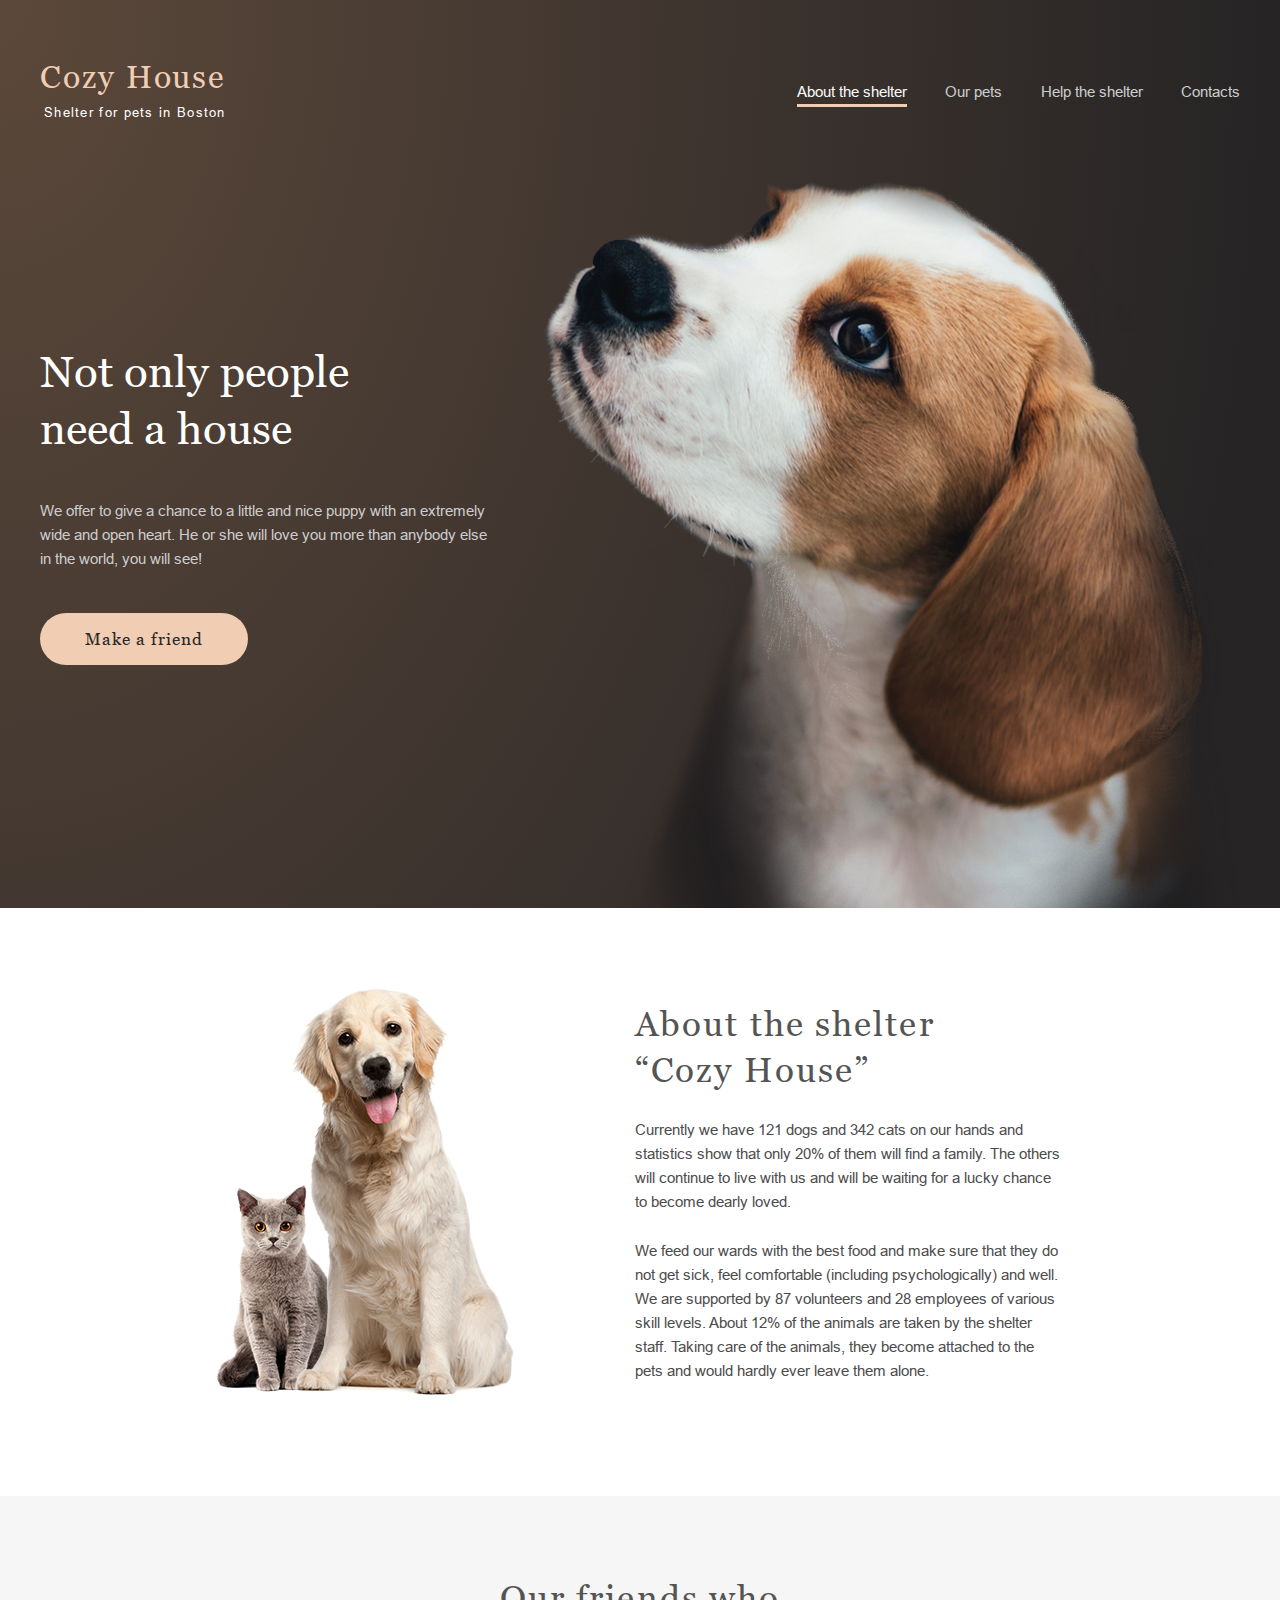
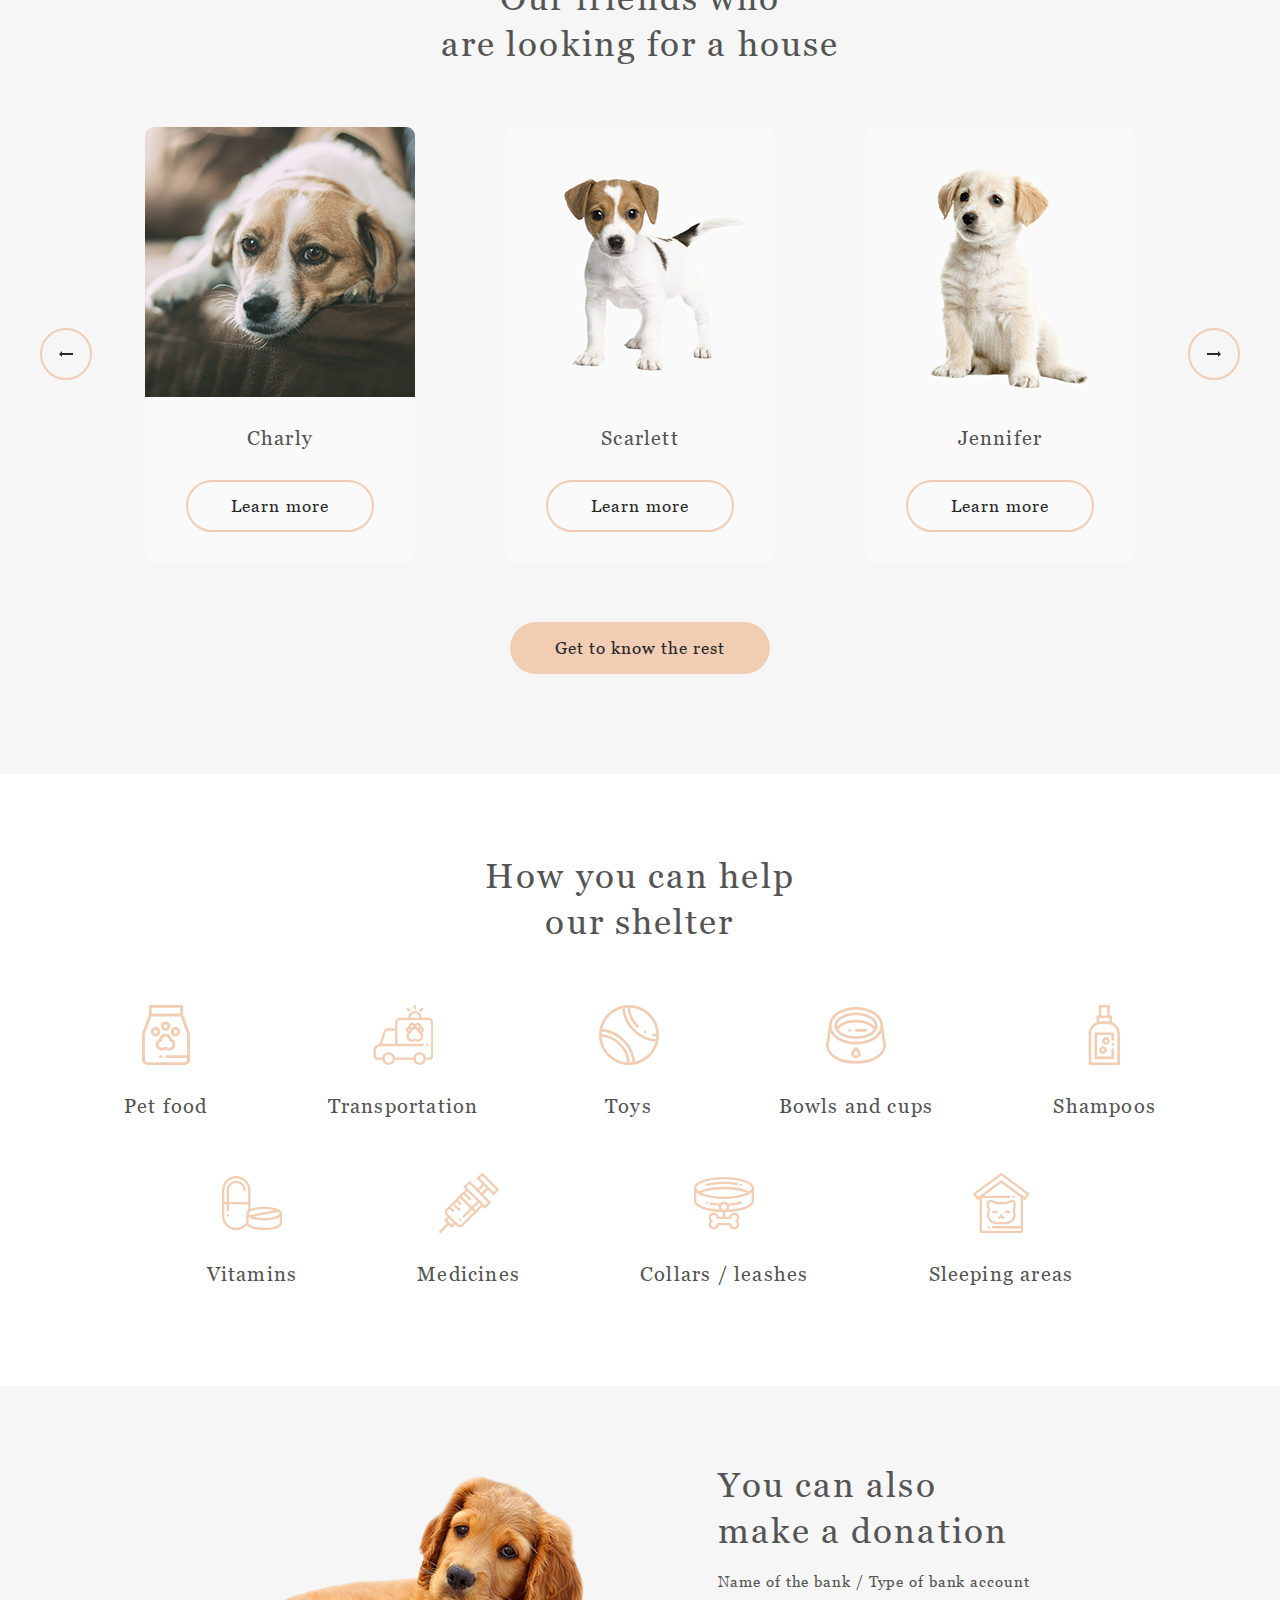
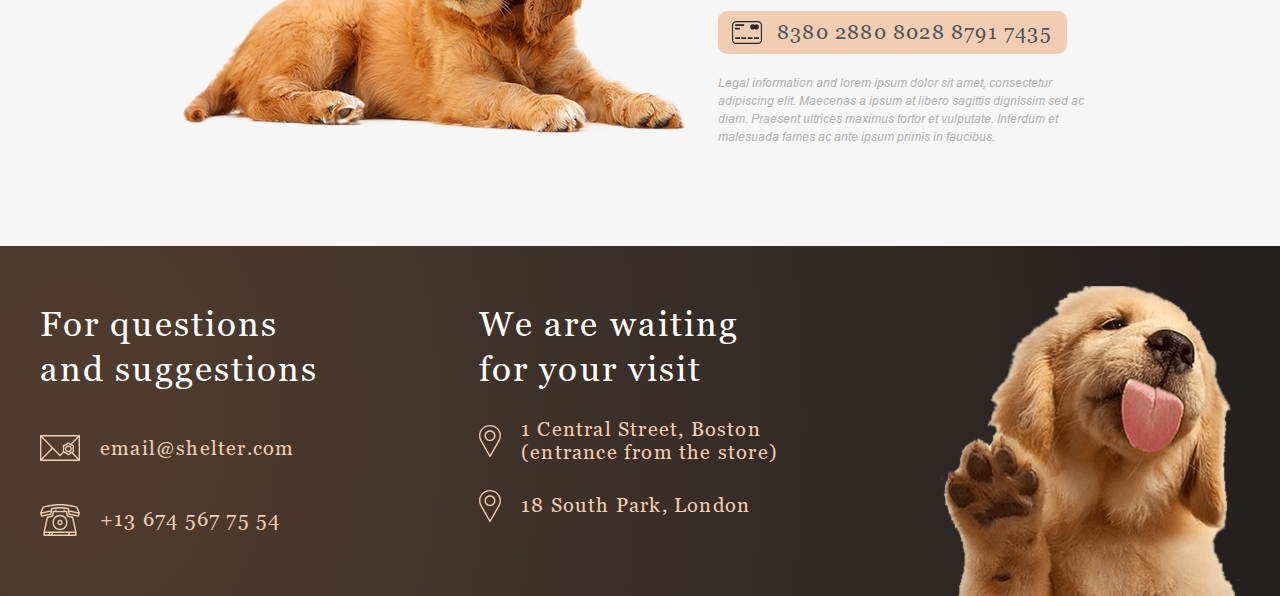
==== commit b42e1c1f: "fix: carousel slide cards repeats" ====
--- a/index.html
+++ b/index.html
@@ -73,23 +73,6 @@
             </div>
             <div class="cards cards_right" id="cards_right">
             </div>
-            <!-- 
-              <div class="pet">
-              <img class="pet__img" src="assets/images/pets-katrine.png" alt="pets Katrine">
-              <p class="pet__name">Katrine</p>
-              <button class="pet__btn button button_border">Learn more</button>
-            </div>
-            <div class="pet">
-              <img class="pet__img" src="assets/images/pets-jennifer.png" alt="pets Katrine">
-              <p class="pet__name">Jennifer</p>
-              <button class="pet__btn button button_border">Learn more</button>
-            </div>
-            <div class="pet">
-              <img class="pet__img" src="assets/images/pets-woody.png" alt="pets Katrine">
-              <p class="pet__name">Woody</p>
-              <button class="pet__btn button button_border">Learn more</button>
-            </div>
-            -->
           </div>
         </div>
         <button class="button_ico button_border carousel__btn right" id="carousel__btn_right"></button>
